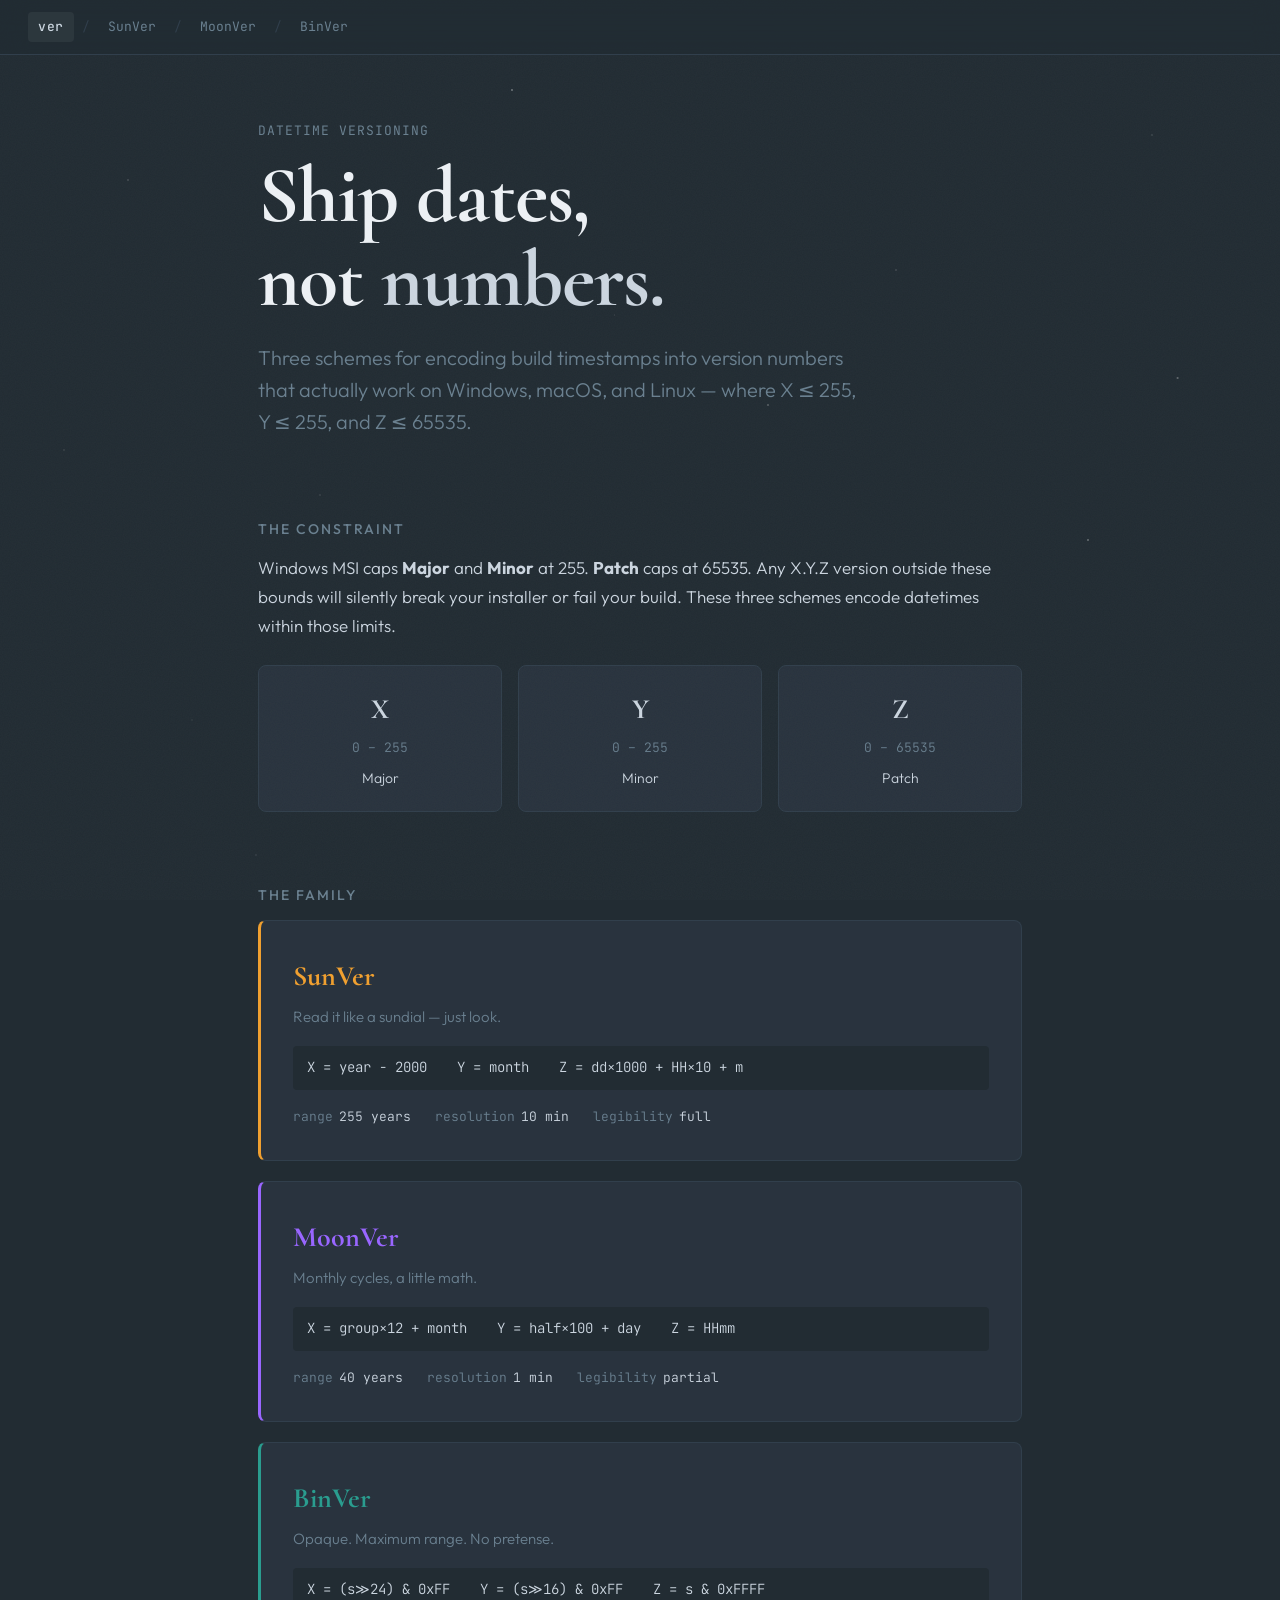
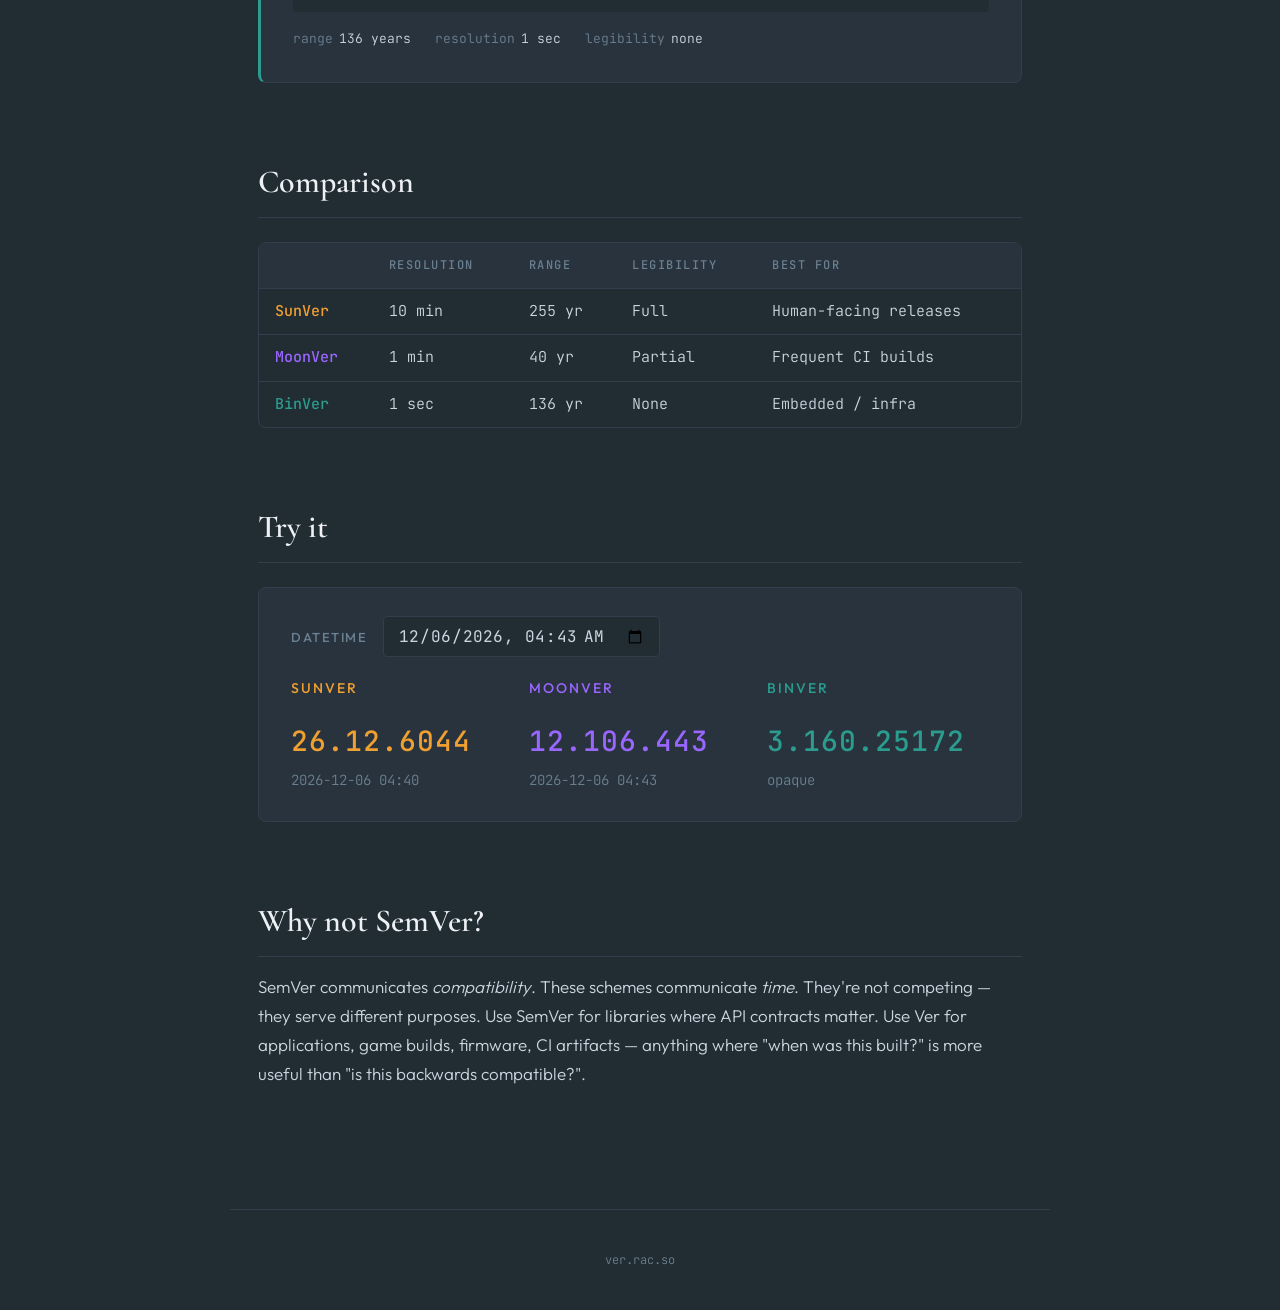
==== index.html @ 28a165d5 "Change SunVer epoch from 2025 to 2000 for more intuitive year reading" ====
<!DOCTYPE html>
<html lang="en">
<head>
  <meta charset="UTF-8">
  <meta name="viewport" content="width=device-width, initial-scale=1.0">
  <title>Ver — Datetime Versioning for Real Platforms</title>
  <link rel="stylesheet" href="style.css">
</head>
<body>

<nav>
  <a href="index.html" class="home active">ver</a>
  <span class="sep">/</span>
  <a href="sun.html">SunVer</a>
  <span class="sep">/</span>
  <a href="moon.html">MoonVer</a>
  <span class="sep">/</span>
  <a href="bin.html">BinVer</a>
</nav>

<main>
  <section class="hero">
    <p class="subtitle">Datetime Versioning</p>
    <h1>Ship dates,<br>not <span class="accent">numbers.</span></h1>
    <p class="lead">
      Three schemes for encoding build timestamps into version numbers that actually work
      on Windows, macOS, and Linux — where X&thinsp;≤&thinsp;255, Y&thinsp;≤&thinsp;255,
      and Z&thinsp;≤&thinsp;65535.
    </p>
  </section>

  <section>
    <h3>The constraint</h3>
    <p>
      Windows MSI caps <strong>Major</strong> and <strong>Minor</strong> at 255.
      <strong>Patch</strong> caps at 65535. Any X.Y.Z version outside these bounds will
      silently break your installer or fail your build. These three schemes encode
      datetimes within those limits.
    </p>
    <div class="constraint-box">
      <div class="constraint">
        <div class="component">X</div>
        <div class="range">0 – 255</div>
        <div class="maps-to">Major</div>
      </div>
      <div class="constraint">
        <div class="component">Y</div>
        <div class="range">0 – 255</div>
        <div class="maps-to">Minor</div>
      </div>
      <div class="constraint">
        <div class="component">Z</div>
        <div class="range">0 – 65535</div>
        <div class="maps-to">Patch</div>
      </div>
    </div>
  </section>

  <section>
    <h3>The family</h3>
    <div class="schemes">
      <a href="sun.html" class="scheme-card" data-scheme="sun">
        <div class="card-name">SunVer</div>
        <div class="card-tagline">Read it like a sundial — just look.</div>
        <div class="card-spec">X = year − 2000 &emsp; Y = month &emsp; Z = dd×1000 + HH×10 + m</div>
        <div class="card-meta">
          <span><span class="label">range</span> <span class="value">255 years</span></span>
          <span><span class="label">resolution</span> <span class="value">10 min</span></span>
          <span><span class="label">legibility</span> <span class="value">full</span></span>
        </div>
      </a>
      <a href="moon.html" class="scheme-card" data-scheme="moon">
        <div class="card-name">MoonVer</div>
        <div class="card-tagline">Monthly cycles, a little math.</div>
        <div class="card-spec">X = group×12 + month &emsp; Y = half×100 + day &emsp; Z = HHmm</div>
        <div class="card-meta">
          <span><span class="label">range</span> <span class="value">40 years</span></span>
          <span><span class="label">resolution</span> <span class="value">1 min</span></span>
          <span><span class="label">legibility</span> <span class="value">partial</span></span>
        </div>
      </a>
      <a href="bin.html" class="scheme-card" data-scheme="bin">
        <div class="card-name">BinVer</div>
        <div class="card-tagline">Opaque. Maximum range. No pretense.</div>
        <div class="card-spec">X = (s≫24) &amp; 0xFF &emsp; Y = (s≫16) &amp; 0xFF &emsp; Z = s &amp; 0xFFFF</div>
        <div class="card-meta">
          <span><span class="label">range</span> <span class="value">136 years</span></span>
          <span><span class="label">resolution</span> <span class="value">1 sec</span></span>
          <span><span class="label">legibility</span> <span class="value">none</span></span>
        </div>
      </a>
    </div>
  </section>

  <section>
    <h2>Comparison</h2>
    <div class="table-wrap">
      <table class="comparison">
        <thead>
          <tr>
            <th></th>
            <th>Resolution</th>
            <th>Range</th>
            <th>Legibility</th>
            <th>Best for</th>
          </tr>
        </thead>
        <tbody>
          <tr>
            <td class="sun">SunVer</td>
            <td>10 min</td>
            <td>255 yr</td>
            <td>Full</td>
            <td>Human-facing releases</td>
          </tr>
          <tr>
            <td class="moon">MoonVer</td>
            <td>1 min</td>
            <td>40 yr</td>
            <td>Partial</td>
            <td>Frequent CI builds</td>
          </tr>
          <tr>
            <td class="bin">BinVer</td>
            <td>1 sec</td>
            <td>136 yr</td>
            <td>None</td>
            <td>Embedded / infra</td>
          </tr>
        </tbody>
      </table>
    </div>
  </section>

  <section>
    <h2>Try it</h2>
    <div class="converter">
      <div class="converter-row">
        <label for="dt-input">Datetime</label>
        <input type="datetime-local" id="dt-input">
      </div>
      <div style="margin-top: 20px; display: grid; grid-template-columns: repeat(3, 1fr); gap: 16px;">
        <div>
          <h3 style="color: var(--sun)">SunVer</h3>
          <div class="result" id="sun-result" style="color: var(--sun)">—</div>
          <div class="decoded" id="sun-decoded"></div>
        </div>
        <div>
          <h3 style="color: var(--moon)">MoonVer</h3>
          <div class="result" id="moon-result" style="color: var(--moon)">—</div>
          <div class="decoded" id="moon-decoded"></div>
        </div>
        <div>
          <h3 style="color: var(--bin)">BinVer</h3>
          <div class="result" id="bin-result" style="color: var(--bin)">—</div>
          <div class="decoded" id="bin-decoded"></div>
        </div>
      </div>
    </div>
  </section>

  <section>
    <h2>Why not SemVer?</h2>
    <p>
      SemVer communicates <em>compatibility</em>. These schemes communicate <em>time</em>.
      They're not competing — they serve different purposes. Use SemVer for libraries where API
      contracts matter. Use Ver for applications, game builds, firmware, CI artifacts — anything
      where "when was this built?" is more useful than "is this backwards compatible?".
    </p>
  </section>
</main>

<footer>
  ver.rac.so
</footer>

<script>
const EPOCH_SUN = 2000;
const EPOCH = 2025;

function toSunVer(dt) {
  const x = dt.getFullYear() - EPOCH_SUN;
  const y = dt.getMonth() + 1;
  const z = dt.getDate() * 1000 + dt.getHours() * 10 + Math.floor(dt.getMinutes() / 10);
  return `${x}.${y}.${z}`;
}

function toMoonVer(dt) {
  const offset = dt.getFullYear() - EPOCH;
  const group = Math.floor(offset / 2);
  const half = offset % 2;
  const x = group * 12 + (dt.getMonth() + 1);
  const y = half * 100 + dt.getDate();
  const z = dt.getHours() * 100 + dt.getMinutes();
  return `${x}.${y}.${z}`;
}

function toBinVer(dt) {
  const s = Math.floor((dt.getTime() - new Date(EPOCH, 0, 1).getTime()) / 1000);
  const x = (s >>> 24) & 0xFF;
  const y = (s >>> 16) & 0xFF;
  const z = s & 0xFFFF;
  return `${x}.${y}.${z}`;
}

function decodeSunVer(dt) {
  const m = Math.floor(dt.getMinutes() / 10) * 10;
  return `${dt.getFullYear()}-${String(dt.getMonth()+1).padStart(2,'0')}-${String(dt.getDate()).padStart(2,'0')} ${String(dt.getHours()).padStart(2,'0')}:${String(m).padStart(2,'0')}`;
}

function decodeMoonVer(dt) {
  return `${dt.getFullYear()}-${String(dt.getMonth()+1).padStart(2,'0')}-${String(dt.getDate()).padStart(2,'0')} ${String(dt.getHours()).padStart(2,'0')}:${String(dt.getMinutes()).padStart(2,'0')}`;
}

const input = document.getElementById('dt-input');
const now = new Date();
input.value = now.getFullYear() + '-' +
  String(now.getMonth()+1).padStart(2,'0') + '-' +
  String(now.getDate()).padStart(2,'0') + 'T' +
  String(now.getHours()).padStart(2,'0') + ':' +
  String(now.getMinutes()).padStart(2,'0');

function update() {
  const val = input.value;
  if (!val) return;
  const dt = new Date(val);
  document.getElementById('sun-result').textContent = toSunVer(dt);
  document.getElementById('sun-decoded').textContent = decodeSunVer(dt);
  document.getElementById('moon-result').textContent = toMoonVer(dt);
  document.getElementById('moon-decoded').textContent = decodeMoonVer(dt);
  document.getElementById('bin-result').textContent = toBinVer(dt);
  document.getElementById('bin-decoded').textContent = 'opaque';
}

input.addEventListener('input', update);
update();
</script>

</body>
</html>
---- style.css ----
/* ================================================================
   VER — Datetime Versioning Schemes
   Celestial almanac aesthetic
   ================================================================ */

@import url('https://fonts.googleapis.com/css2?family=Cormorant:ital,wght@0,400;0,600;0,700;1,400&family=JetBrains+Mono:wght@300;400;500&family=Outfit:wght@300;400;500;600&display=swap');

:root {
  --void:      #222c33;
  --n2:        #29333e;
  --n3:        #313f4c;
  --n4:        #6a8090;
  --n5:        #ccd6e0;
  --n6:        #edf1f5;

  --sun:       #f0a030;
  --sun-dim:   #f0a03020;
  --moon:      #9966ff;
  --moon-dim:  #9966ff20;
  --bin:       #2a9d8f;
  --bin-dim:   #2a9d8f20;

  --accent:    var(--n5);
  --accent-dim:#ccd6e010;

  --font-display: "Cormorant", Georgia, serif;
  --font-body:    "Outfit", system-ui, sans-serif;
  --font-mono:    "JetBrains Mono", monospace;
}

*, *::before, *::after { box-sizing: border-box; margin: 0; padding: 0; }

html {
  scroll-behavior: smooth;
  scrollbar-color: var(--n3) var(--void);
}

body {
  font-family: var(--font-body);
  font-size: 17px;
  font-weight: 300;
  line-height: 1.7;
  color: var(--n5);
  background: var(--void);
  min-height: 100vh;
  -webkit-font-smoothing: antialiased;
}

/* Starfield */
body::before {
  content: '';
  position: fixed;
  inset: 0;
  pointer-events: none;
  z-index: 0;
  background-image:
    radial-gradient(1px 1px at 10% 20%, rgba(255,255,255,0.4), transparent),
    radial-gradient(1px 1px at 25% 55%, rgba(255,255,255,0.25), transparent),
    radial-gradient(1.5px 1.5px at 40% 10%, rgba(255,255,255,0.5), transparent),
    radial-gradient(1px 1px at 55% 75%, rgba(255,255,255,0.2), transparent),
    radial-gradient(1px 1px at 70% 30%, rgba(255,255,255,0.35), transparent),
    radial-gradient(1.5px 1.5px at 85% 60%, rgba(255,255,255,0.45), transparent),
    radial-gradient(1px 1px at 15% 80%, rgba(255,255,255,0.15), transparent),
    radial-gradient(1px 1px at 90% 15%, rgba(255,255,255,0.3), transparent),
    radial-gradient(1px 1px at 35% 90%, rgba(255,255,255,0.2), transparent),
    radial-gradient(1.5px 1.5px at 60% 45%, rgba(255,255,255,0.35), transparent),
    radial-gradient(1px 1px at 5% 50%, rgba(255,255,255,0.25), transparent),
    radial-gradient(1px 1px at 78% 85%, rgba(255,255,255,0.2), transparent),
    radial-gradient(1px 1px at 48% 35%, rgba(255,255,255,0.15), transparent),
    radial-gradient(1.5px 1.5px at 92% 42%, rgba(255,255,255,0.4), transparent),
    radial-gradient(1px 1px at 20% 95%, rgba(255,255,255,0.2), transparent);
}

/* Grain */
body::after {
  content: '';
  position: fixed;
  inset: 0;
  pointer-events: none;
  opacity: 0.03;
  z-index: 50;
  background-image: url("data:image/svg+xml,%3Csvg viewBox='0 0 200 200' xmlns='http://www.w3.org/2000/svg'%3E%3Cfilter id='n'%3E%3CfeTurbulence type='fractalNoise' baseFrequency='0.85' numOctaves='4' stitchTiles='stitch'/%3E%3C/filter%3E%3Crect width='100%25' height='100%25' filter='url(%23n)'/%3E%3C/svg%3E");
  background-size: 200px 200px;
}

/* ================================================================
   NAV
   ================================================================ */
nav {
  position: fixed;
  top: 0; left: 0; right: 0;
  z-index: 100;
  display: flex;
  align-items: center;
  gap: 6px;
  padding: 12px 28px;
  background: rgba(34,44,51,0.85);
  backdrop-filter: blur(12px);
  border-bottom: 1px solid var(--n3);
  font-family: var(--font-mono);
  font-size: 13px;
  font-weight: 400;
}

nav a {
  color: var(--n4);
  text-decoration: none;
  padding: 4px 10px;
  border-radius: 4px;
  transition: color 0.2s, background 0.2s;
}

nav a:hover { color: var(--n5); background: var(--n3); }
nav a.active { color: var(--accent); background: var(--accent-dim); }

nav .sep { color: var(--n3); margin: 0 2px; user-select: none; }
nav .home { font-weight: 500; color: var(--n5); letter-spacing: 0.5px; }

/* ================================================================
   LAYOUT
   ================================================================ */
main {
  position: relative;
  z-index: 1;
  max-width: 820px;
  margin: 0 auto;
  padding: 100px 28px 120px;
}

section { margin-bottom: 72px; }
section:last-child { margin-bottom: 0; }

/* ================================================================
   TYPOGRAPHY
   ================================================================ */
h1 {
  font-family: var(--font-display);
  font-size: clamp(48px, 8vw, 80px);
  font-weight: 700;
  line-height: 1.05;
  color: var(--n6);
  letter-spacing: -1px;
  margin-bottom: 20px;
}

h1 .accent { color: var(--accent); }

h2 {
  font-family: var(--font-display);
  font-size: 32px;
  font-weight: 600;
  color: var(--n6);
  margin-bottom: 16px;
  padding-bottom: 8px;
  border-bottom: 1px solid var(--n3);
}

h3 {
  font-family: var(--font-body);
  font-size: 14px;
  font-weight: 500;
  text-transform: uppercase;
  letter-spacing: 2px;
  color: var(--n4);
  margin-bottom: 12px;
}

p { margin-bottom: 16px; }
p:last-child { margin-bottom: 0; }

.lead {
  font-size: 20px;
  font-weight: 300;
  color: var(--n4);
  line-height: 1.6;
  max-width: 600px;
}

a { color: var(--accent); text-decoration: none; }
a:hover { text-decoration: underline; }

/* ================================================================
   HERO
   ================================================================ */
.hero {
  margin-bottom: 80px;
  padding-top: 20px;
}

.hero .subtitle {
  font-family: var(--font-mono);
  font-size: 13px;
  font-weight: 400;
  color: var(--n4);
  letter-spacing: 1px;
  text-transform: uppercase;
  margin-bottom: 12px;
}

/* ================================================================
   SCHEME CARDS (index)
   ================================================================ */
.schemes {
  display: grid;
  gap: 20px;
}

.scheme-card {
  background: var(--n2);
  border: 1px solid var(--n3);
  border-radius: 8px;
  padding: 32px;
  text-decoration: none;
  transition: border-color 0.3s, transform 0.2s, box-shadow 0.3s;
  display: block;
}

.scheme-card:hover {
  transform: translateY(-2px);
  text-decoration: none;
}

.scheme-card[data-scheme="sun"] { border-left: 3px solid var(--sun); }
.scheme-card[data-scheme="sun"]:hover { border-color: var(--sun); box-shadow: 0 8px 32px rgba(240,160,48,0.1); }
.scheme-card[data-scheme="moon"] { border-left: 3px solid var(--moon); }
.scheme-card[data-scheme="moon"]:hover { border-color: var(--moon); box-shadow: 0 8px 32px rgba(153,102,255,0.1); }
.scheme-card[data-scheme="bin"] { border-left: 3px solid var(--bin); }
.scheme-card[data-scheme="bin"]:hover { border-color: var(--bin); box-shadow: 0 8px 32px rgba(42,157,143,0.1); }

.scheme-card .card-name {
  font-family: var(--font-display);
  font-size: 28px;
  font-weight: 700;
  margin-bottom: 4px;
}

.scheme-card[data-scheme="sun"] .card-name { color: var(--sun); }
.scheme-card[data-scheme="moon"] .card-name { color: var(--moon); }
.scheme-card[data-scheme="bin"] .card-name { color: var(--bin); }

.scheme-card .card-tagline {
  font-size: 15px;
  color: var(--n4);
  margin-bottom: 16px;
}

.scheme-card .card-spec {
  font-family: var(--font-mono);
  font-size: 14px;
  color: var(--n5);
  background: var(--void);
  padding: 10px 14px;
  border-radius: 4px;
  margin-bottom: 16px;
}

.card-meta {
  display: flex;
  gap: 24px;
  font-size: 13px;
  color: var(--n4);
  font-family: var(--font-mono);
}

.card-meta span { display: flex; align-items: center; gap: 6px; }
.card-meta .label { color: var(--n4); }
.card-meta .value { color: var(--n5); }

/* ================================================================
   FORMULA BOX
   ================================================================ */
.formula {
  background: var(--n2);
  border: 1px solid var(--n3);
  border-radius: 8px;
  padding: 28px 32px;
  margin: 24px 0;
  font-family: var(--font-mono);
  font-size: 15px;
  line-height: 2;
  color: var(--n5);
}

.formula .comment {
  color: var(--n4);
  font-size: 13px;
}

.formula .highlight { color: var(--accent); font-weight: 500; }

/* ================================================================
   TABLE
   ================================================================ */
.table-wrap {
  overflow-x: auto;
  margin: 24px 0;
  border-radius: 8px;
  border: 1px solid var(--n3);
}

table {
  width: 100%;
  border-collapse: collapse;
  font-size: 15px;
  font-family: var(--font-mono);
}

thead {
  background: var(--n2);
}

th {
  text-align: left;
  padding: 12px 16px;
  font-weight: 500;
  font-size: 12px;
  text-transform: uppercase;
  letter-spacing: 1.5px;
  color: var(--n4);
  border-bottom: 1px solid var(--n3);
}

td {
  padding: 10px 16px;
  border-bottom: 1px solid var(--n3);
  color: var(--n5);
}

tr:last-child td { border-bottom: none; }
tr:hover td { background: rgba(255,255,255,0.02); }

td.version { font-weight: 500; color: var(--accent); }

/* ================================================================
   CONVERTER
   ================================================================ */
.converter {
  background: var(--n2);
  border: 1px solid var(--n3);
  border-radius: 8px;
  padding: 28px 32px;
  margin: 24px 0;
}

.converter-row {
  display: flex;
  align-items: center;
  gap: 12px;
  flex-wrap: wrap;
}

.converter label {
  font-size: 13px;
  font-weight: 500;
  text-transform: uppercase;
  letter-spacing: 1.5px;
  color: var(--n4);
  min-width: 80px;
}

.converter input[type="datetime-local"],
.converter input[type="text"] {
  font-family: var(--font-mono);
  font-size: 16px;
  padding: 8px 14px;
  border-radius: 4px;
  border: 1px solid var(--n3);
  background: var(--void);
  color: var(--n5);
  outline: none;
  transition: border-color 0.2s;
}

.converter input:focus { border-color: var(--accent); }

.converter .result {
  font-family: var(--font-mono);
  font-size: 28px;
  font-weight: 500;
  color: var(--accent);
  margin-top: 16px;
  letter-spacing: 1px;
}

.converter .decoded {
  font-family: var(--font-mono);
  font-size: 14px;
  color: var(--n4);
  margin-top: 4px;
}

/* ================================================================
   COMPARISON TABLE (index)
   ================================================================ */
.comparison td:first-child { font-weight: 500; }
.comparison .sun { color: var(--sun); }
.comparison .moon { color: var(--moon); }
.comparison .bin { color: var(--bin); }

/* ================================================================
   CONSTRAINTS
   ================================================================ */
.constraint-box {
  display: grid;
  grid-template-columns: repeat(3, 1fr);
  gap: 16px;
  margin: 24px 0;
}

.constraint {
  background: var(--n2);
  border: 1px solid var(--n3);
  border-radius: 8px;
  padding: 20px;
  text-align: center;
}

.constraint .component {
  font-family: var(--font-display);
  font-size: 28px;
  font-weight: 700;
  color: var(--accent);
}

.constraint .range {
  font-family: var(--font-mono);
  font-size: 13px;
  color: var(--n4);
  margin-top: 4px;
}

.constraint .maps-to {
  font-size: 14px;
  color: var(--n5);
  margin-top: 8px;
}

/* ================================================================
   NOTES
   ================================================================ */
.note {
  border-left: 3px solid var(--accent);
  padding: 16px 20px;
  background: var(--accent-dim);
  border-radius: 0 8px 8px 0;
  margin: 24px 0;
  font-size: 15px;
}

/* ================================================================
   FOOTER
   ================================================================ */
footer {
  position: relative;
  z-index: 1;
  text-align: center;
  padding: 40px 28px;
  font-family: var(--font-mono);
  font-size: 12px;
  color: var(--n4);
  border-top: 1px solid var(--n3);
  max-width: 820px;
  margin: 0 auto;
}

/* ================================================================
   RESPONSIVE
   ================================================================ */
@media (max-width: 600px) {
  main { padding: 80px 16px 80px; }
  .scheme-card { padding: 20px; }
  .formula { padding: 16px; font-size: 13px; }
  .converter { padding: 16px; }
  .converter .result { font-size: 22px; }
  .constraint-box { grid-template-columns: 1fr; }
  nav { padding: 10px 16px; font-size: 12px; }
  .card-meta { flex-direction: column; gap: 8px; }
}
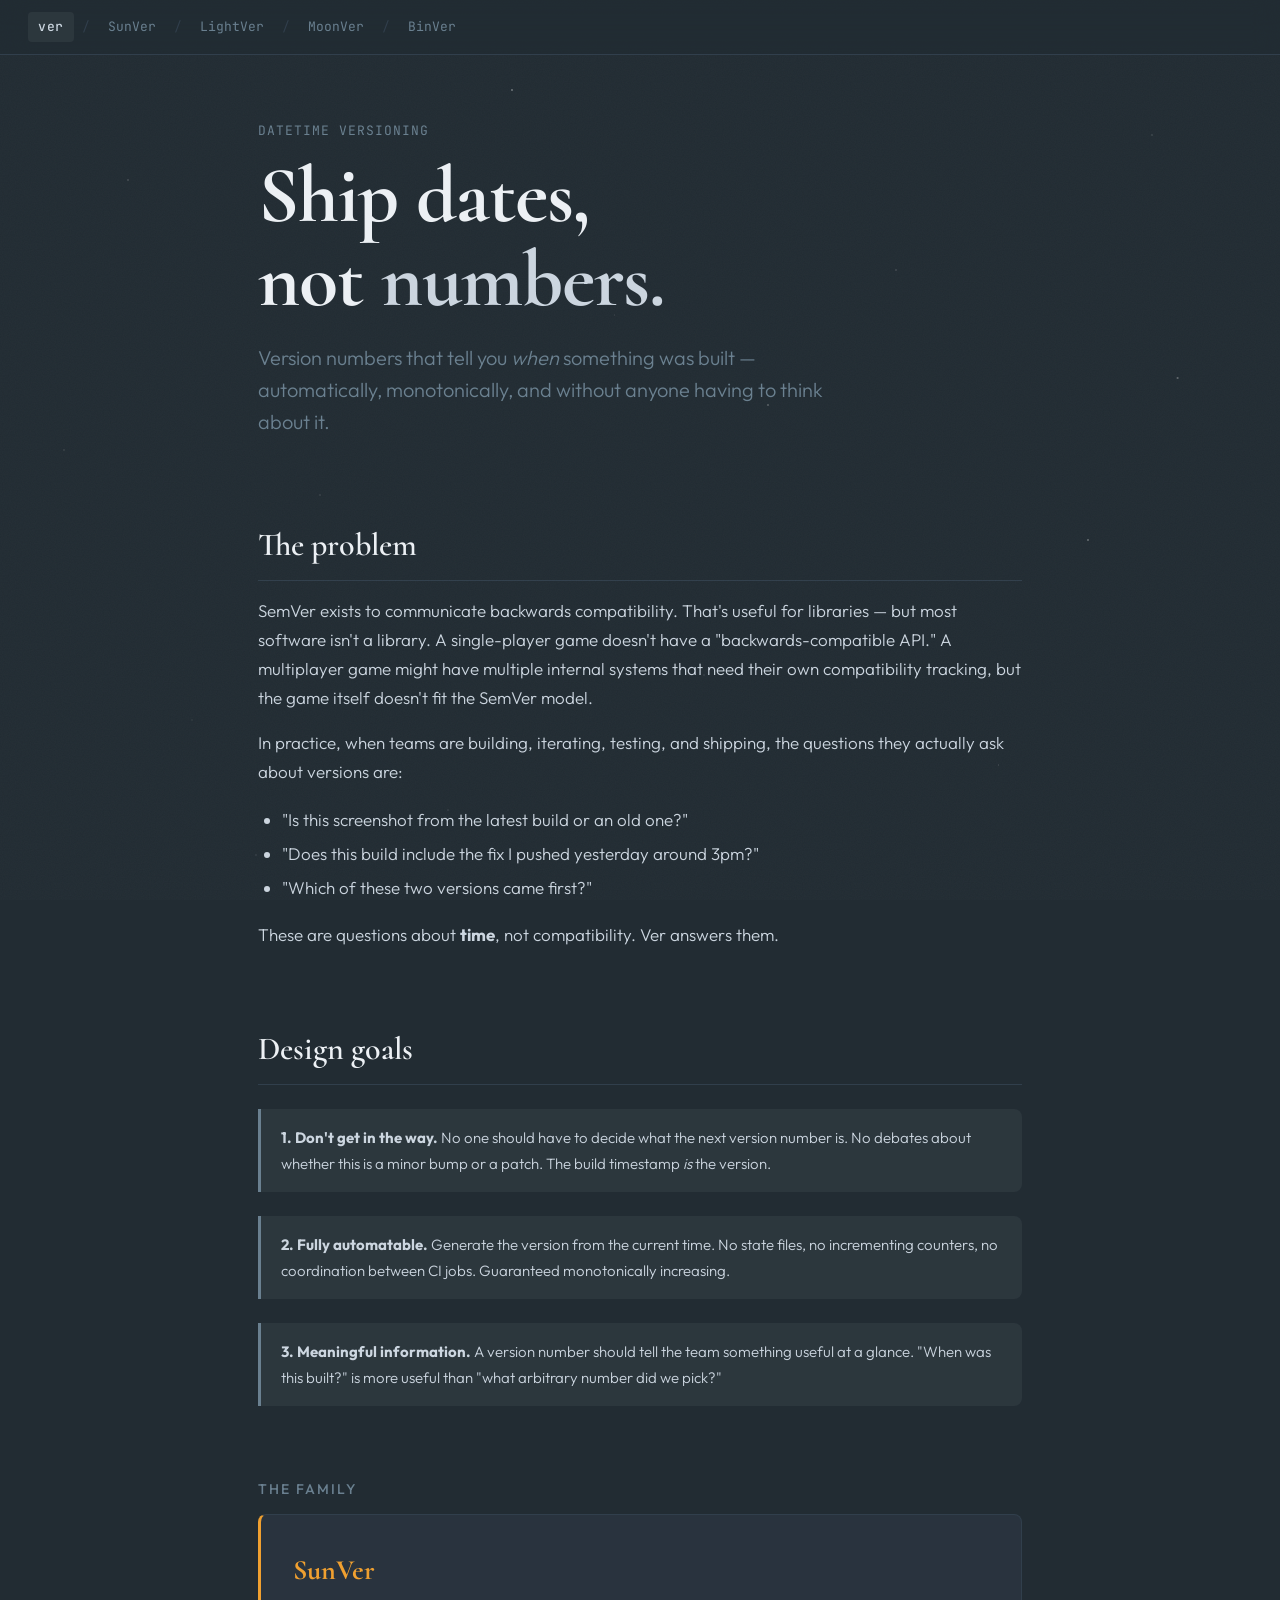
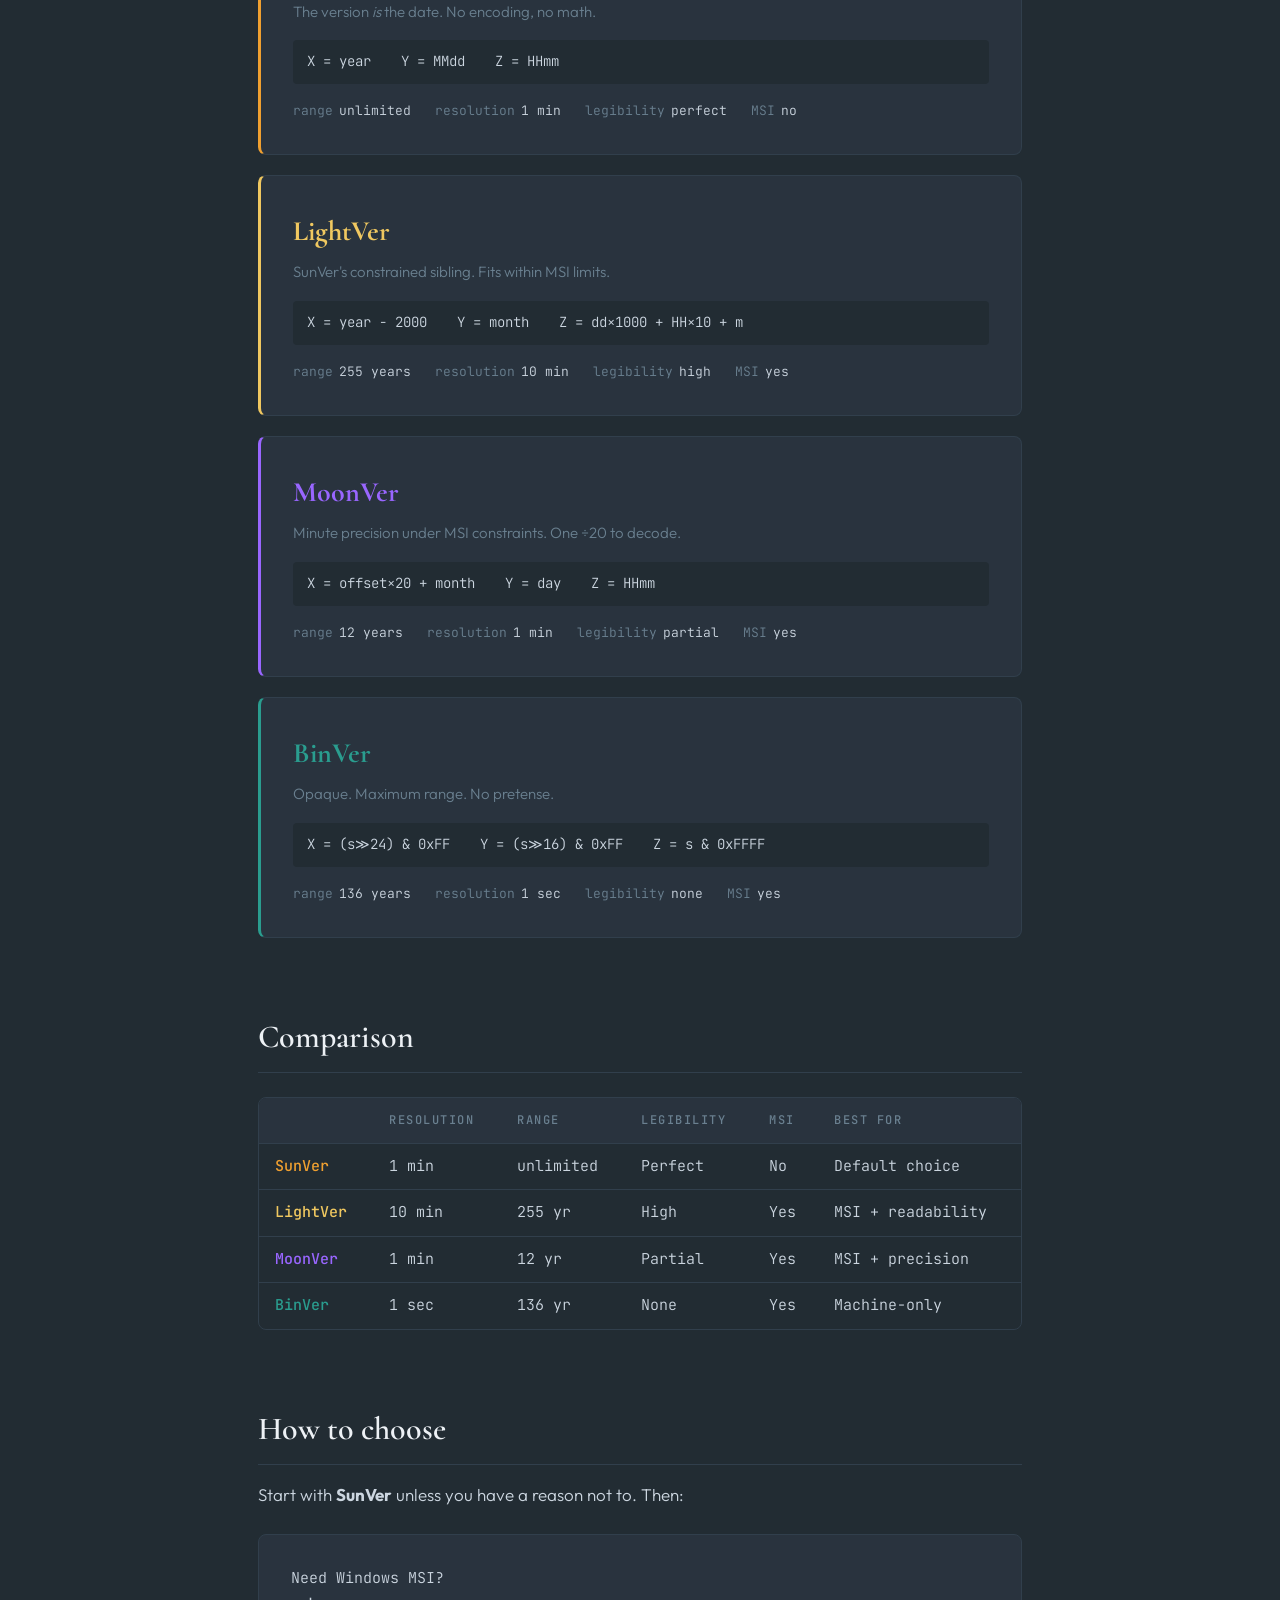
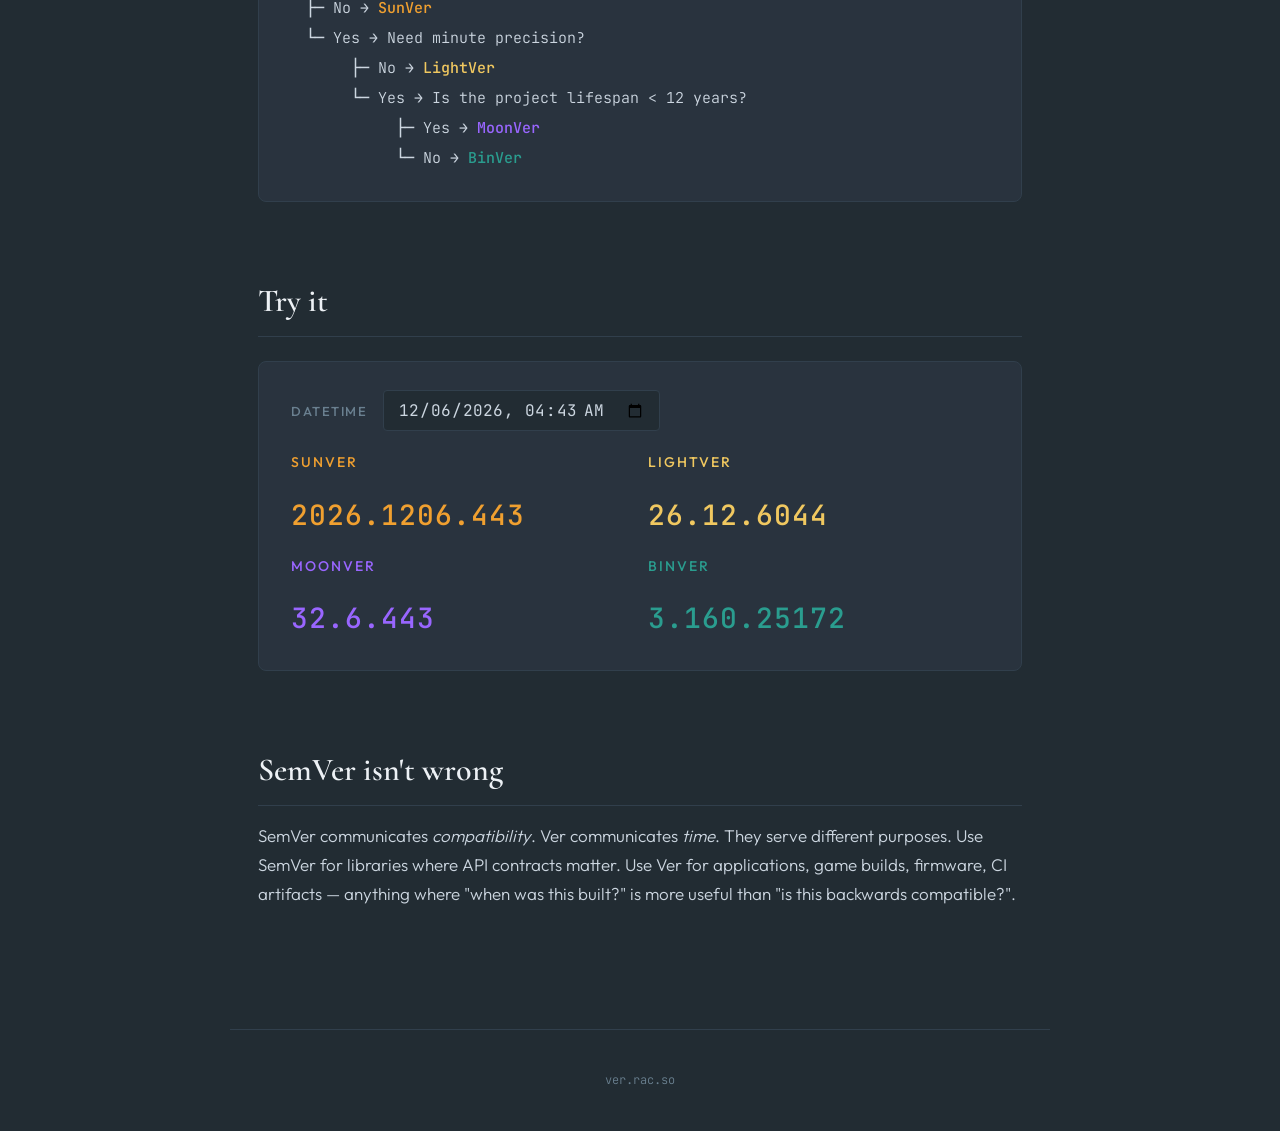
==== commit bf3c6ab2: "Restructure: SunVer (plain date), LightVer (MSI), MoonVer (×20 unpaired), add philosophy section" ====
--- a/index.html
+++ b/index.html
@@ -3,7 +3,7 @@
 <head>
   <meta charset="UTF-8">
   <meta name="viewport" content="width=device-width, initial-scale=1.0">
-  <title>Ver — Datetime Versioning for Real Platforms</title>
+  <title>Ver — Datetime Versioning for Real Projects</title>
   <link rel="stylesheet" href="style.css">
 </head>
 <body>
@@ -12,6 +12,8 @@
   <a href="index.html" class="home active">ver</a>
   <span class="sep">/</span>
   <a href="sun.html">SunVer</a>
+  <span class="sep">/</span>
+  <a href="light.html">LightVer</a>
   <span class="sep">/</span>
   <a href="moon.html">MoonVer</a>
   <span class="sep">/</span>
@@ -23,36 +25,50 @@
     <p class="subtitle">Datetime Versioning</p>
     <h1>Ship dates,<br>not <span class="accent">numbers.</span></h1>
     <p class="lead">
-      Three schemes for encoding build timestamps into version numbers that actually work
-      on Windows, macOS, and Linux — where X&thinsp;≤&thinsp;255, Y&thinsp;≤&thinsp;255,
-      and Z&thinsp;≤&thinsp;65535.
-    </p>
-  </section>
-
-  <section>
-    <h3>The constraint</h3>
-    <p>
-      Windows MSI caps <strong>Major</strong> and <strong>Minor</strong> at 255.
-      <strong>Patch</strong> caps at 65535. Any X.Y.Z version outside these bounds will
-      silently break your installer or fail your build. These three schemes encode
-      datetimes within those limits.
-    </p>
-    <div class="constraint-box">
-      <div class="constraint">
-        <div class="component">X</div>
-        <div class="range">0 – 255</div>
-        <div class="maps-to">Major</div>
-      </div>
-      <div class="constraint">
-        <div class="component">Y</div>
-        <div class="range">0 – 255</div>
-        <div class="maps-to">Minor</div>
-      </div>
-      <div class="constraint">
-        <div class="component">Z</div>
-        <div class="range">0 – 65535</div>
-        <div class="maps-to">Patch</div>
-      </div>
+      Version numbers that tell you <em>when</em> something was built —
+      automatically, monotonically, and without anyone having to think about it.
+    </p>
+  </section>
+
+  <section>
+    <h2>The problem</h2>
+    <p>
+      SemVer exists to communicate backwards compatibility. That's useful for
+      libraries — but most software isn't a library. A single-player game doesn't have
+      a "backwards-compatible API." A multiplayer game might have multiple internal
+      systems that need their own compatibility tracking, but the game itself doesn't
+      fit the SemVer model.
+    </p>
+    <p>
+      In practice, when teams are building, iterating, testing, and shipping, the questions
+      they actually ask about versions are:
+    </p>
+    <ul style="margin: 16px 0 16px 24px; line-height: 2;">
+      <li>"Is this screenshot from the latest build or an old one?"</li>
+      <li>"Does this build include the fix I pushed yesterday around 3pm?"</li>
+      <li>"Which of these two versions came first?"</li>
+    </ul>
+    <p>
+      These are questions about <strong>time</strong>, not compatibility. Ver answers them.
+    </p>
+  </section>
+
+  <section>
+    <h2>Design goals</h2>
+    <div class="note" style="border-left-color: var(--n4)">
+      <strong>1. Don't get in the way.</strong>
+      No one should have to decide what the next version number is. No debates about
+      whether this is a minor bump or a patch. The build timestamp <em>is</em> the version.
+    </div>
+    <div class="note" style="border-left-color: var(--n4)">
+      <strong>2. Fully automatable.</strong>
+      Generate the version from the current time. No state files, no incrementing counters,
+      no coordination between CI jobs. Guaranteed monotonically increasing.
+    </div>
+    <div class="note" style="border-left-color: var(--n4)">
+      <strong>3. Meaningful information.</strong>
+      A version number should tell the team something useful at a glance.
+      "When was this built?" is more useful than "what arbitrary number did we pick?"
     </div>
   </section>
 
@@ -61,22 +77,35 @@
     <div class="schemes">
       <a href="sun.html" class="scheme-card" data-scheme="sun">
         <div class="card-name">SunVer</div>
-        <div class="card-tagline">Read it like a sundial — just look.</div>
+        <div class="card-tagline">The version <em>is</em> the date. No encoding, no math.</div>
+        <div class="card-spec">X = year &emsp; Y = MMdd &emsp; Z = HHmm</div>
+        <div class="card-meta">
+          <span><span class="label">range</span> <span class="value">unlimited</span></span>
+          <span><span class="label">resolution</span> <span class="value">1 min</span></span>
+          <span><span class="label">legibility</span> <span class="value">perfect</span></span>
+          <span><span class="label">MSI</span> <span class="value">no</span></span>
+        </div>
+      </a>
+      <a href="light.html" class="scheme-card" data-scheme="light">
+        <div class="card-name">LightVer</div>
+        <div class="card-tagline">SunVer's constrained sibling. Fits within MSI limits.</div>
         <div class="card-spec">X = year − 2000 &emsp; Y = month &emsp; Z = dd×1000 + HH×10 + m</div>
         <div class="card-meta">
           <span><span class="label">range</span> <span class="value">255 years</span></span>
           <span><span class="label">resolution</span> <span class="value">10 min</span></span>
-          <span><span class="label">legibility</span> <span class="value">full</span></span>
+          <span><span class="label">legibility</span> <span class="value">high</span></span>
+          <span><span class="label">MSI</span> <span class="value">yes</span></span>
         </div>
       </a>
       <a href="moon.html" class="scheme-card" data-scheme="moon">
         <div class="card-name">MoonVer</div>
-        <div class="card-tagline">Monthly cycles, a little math.</div>
-        <div class="card-spec">X = group×12 + month &emsp; Y = half×100 + day &emsp; Z = HHmm</div>
-        <div class="card-meta">
-          <span><span class="label">range</span> <span class="value">40 years</span></span>
+        <div class="card-tagline">Minute precision under MSI constraints. One ÷20 to decode.</div>
+        <div class="card-spec">X = offset×20 + month &emsp; Y = day &emsp; Z = HHmm</div>
+        <div class="card-meta">
+          <span><span class="label">range</span> <span class="value">12 years</span></span>
           <span><span class="label">resolution</span> <span class="value">1 min</span></span>
           <span><span class="label">legibility</span> <span class="value">partial</span></span>
+          <span><span class="label">MSI</span> <span class="value">yes</span></span>
         </div>
       </a>
       <a href="bin.html" class="scheme-card" data-scheme="bin">
@@ -87,6 +116,7 @@
           <span><span class="label">range</span> <span class="value">136 years</span></span>
           <span><span class="label">resolution</span> <span class="value">1 sec</span></span>
           <span><span class="label">legibility</span> <span class="value">none</span></span>
+          <span><span class="label">MSI</span> <span class="value">yes</span></span>
         </div>
       </a>
     </div>
@@ -102,33 +132,61 @@
             <th>Resolution</th>
             <th>Range</th>
             <th>Legibility</th>
+            <th>MSI</th>
             <th>Best for</th>
           </tr>
         </thead>
         <tbody>
           <tr>
             <td class="sun">SunVer</td>
+            <td>1 min</td>
+            <td>unlimited</td>
+            <td>Perfect</td>
+            <td>No</td>
+            <td>Default choice</td>
+          </tr>
+          <tr>
+            <td class="light">LightVer</td>
             <td>10 min</td>
             <td>255 yr</td>
-            <td>Full</td>
-            <td>Human-facing releases</td>
+            <td>High</td>
+            <td>Yes</td>
+            <td>MSI + readability</td>
           </tr>
           <tr>
             <td class="moon">MoonVer</td>
             <td>1 min</td>
-            <td>40 yr</td>
+            <td>12 yr</td>
             <td>Partial</td>
-            <td>Frequent CI builds</td>
+            <td>Yes</td>
+            <td>MSI + precision</td>
           </tr>
           <tr>
             <td class="bin">BinVer</td>
             <td>1 sec</td>
             <td>136 yr</td>
             <td>None</td>
-            <td>Embedded / infra</td>
+            <td>Yes</td>
+            <td>Machine-only</td>
           </tr>
         </tbody>
       </table>
+    </div>
+  </section>
+
+  <section>
+    <h2>How to choose</h2>
+    <p>
+      Start with <strong>SunVer</strong> unless you have a reason not to. Then:
+    </p>
+    <div class="formula">
+      Need Windows MSI?<br>
+      &emsp;├─ No → <span class="highlight" style="color: var(--sun)">SunVer</span><br>
+      &emsp;└─ Yes → Need minute precision?<br>
+      &emsp;&emsp;&emsp;&emsp;├─ No → <span class="highlight" style="color: var(--light)">LightVer</span><br>
+      &emsp;&emsp;&emsp;&emsp;└─ Yes → Is the project lifespan &lt; 12 years?<br>
+      &emsp;&emsp;&emsp;&emsp;&emsp;&emsp;&emsp;├─ Yes → <span class="highlight" style="color: var(--moon)">MoonVer</span><br>
+      &emsp;&emsp;&emsp;&emsp;&emsp;&emsp;&emsp;└─ No → <span class="highlight" style="color: var(--bin)">BinVer</span>
     </div>
   </section>
 
@@ -139,77 +197,72 @@
         <label for="dt-input">Datetime</label>
         <input type="datetime-local" id="dt-input">
       </div>
-      <div style="margin-top: 20px; display: grid; grid-template-columns: repeat(3, 1fr); gap: 16px;">
+      <div style="margin-top: 20px; display: grid; grid-template-columns: repeat(2, 1fr); gap: 16px;">
         <div>
           <h3 style="color: var(--sun)">SunVer</h3>
           <div class="result" id="sun-result" style="color: var(--sun)">—</div>
-          <div class="decoded" id="sun-decoded"></div>
+        </div>
+        <div>
+          <h3 style="color: var(--light)">LightVer</h3>
+          <div class="result" id="light-result" style="color: var(--light)">—</div>
         </div>
         <div>
           <h3 style="color: var(--moon)">MoonVer</h3>
           <div class="result" id="moon-result" style="color: var(--moon)">—</div>
-          <div class="decoded" id="moon-decoded"></div>
         </div>
         <div>
           <h3 style="color: var(--bin)">BinVer</h3>
           <div class="result" id="bin-result" style="color: var(--bin)">—</div>
-          <div class="decoded" id="bin-decoded"></div>
         </div>
       </div>
     </div>
   </section>
 
   <section>
-    <h2>Why not SemVer?</h2>
-    <p>
-      SemVer communicates <em>compatibility</em>. These schemes communicate <em>time</em>.
-      They're not competing — they serve different purposes. Use SemVer for libraries where API
-      contracts matter. Use Ver for applications, game builds, firmware, CI artifacts — anything
-      where "when was this built?" is more useful than "is this backwards compatible?".
+    <h2>SemVer isn't wrong</h2>
+    <p>
+      SemVer communicates <em>compatibility</em>. Ver communicates <em>time</em>.
+      They serve different purposes. Use SemVer for libraries where API contracts matter.
+      Use Ver for applications, game builds, firmware, CI artifacts — anything where
+      "when was this built?" is more useful than "is this backwards compatible?".
     </p>
   </section>
 </main>
 
-<footer>
-  ver.rac.so
-</footer>
+<footer>ver.rac.so</footer>
 
 <script>
-const EPOCH_SUN = 2000;
-const EPOCH = 2025;
+const EPOCH_MOON = 2025;
+const EPOCH_BIN_MS = new Date(2025, 0, 1, 0, 0, 0).getTime();
 
 function toSunVer(dt) {
-  const x = dt.getFullYear() - EPOCH_SUN;
+  const x = dt.getFullYear();
+  const y = (dt.getMonth() + 1) * 100 + dt.getDate();
+  const z = dt.getHours() * 100 + dt.getMinutes();
+  return `${x}.${y}.${z}`;
+}
+
+function toLightVer(dt) {
+  const x = dt.getFullYear() - 2000;
   const y = dt.getMonth() + 1;
   const z = dt.getDate() * 1000 + dt.getHours() * 10 + Math.floor(dt.getMinutes() / 10);
   return `${x}.${y}.${z}`;
 }
 
 function toMoonVer(dt) {
-  const offset = dt.getFullYear() - EPOCH;
-  const group = Math.floor(offset / 2);
-  const half = offset % 2;
-  const x = group * 12 + (dt.getMonth() + 1);
-  const y = half * 100 + dt.getDate();
+  const offset = dt.getFullYear() - EPOCH_MOON;
+  const x = offset * 20 + (dt.getMonth() + 1);
+  const y = dt.getDate();
   const z = dt.getHours() * 100 + dt.getMinutes();
   return `${x}.${y}.${z}`;
 }
 
 function toBinVer(dt) {
-  const s = Math.floor((dt.getTime() - new Date(EPOCH, 0, 1).getTime()) / 1000);
+  const s = Math.floor((dt.getTime() - EPOCH_BIN_MS) / 1000);
   const x = (s >>> 24) & 0xFF;
   const y = (s >>> 16) & 0xFF;
   const z = s & 0xFFFF;
   return `${x}.${y}.${z}`;
-}
-
-function decodeSunVer(dt) {
-  const m = Math.floor(dt.getMinutes() / 10) * 10;
-  return `${dt.getFullYear()}-${String(dt.getMonth()+1).padStart(2,'0')}-${String(dt.getDate()).padStart(2,'0')} ${String(dt.getHours()).padStart(2,'0')}:${String(m).padStart(2,'0')}`;
-}
-
-function decodeMoonVer(dt) {
-  return `${dt.getFullYear()}-${String(dt.getMonth()+1).padStart(2,'0')}-${String(dt.getDate()).padStart(2,'0')} ${String(dt.getHours()).padStart(2,'0')}:${String(dt.getMinutes()).padStart(2,'0')}`;
 }
 
 const input = document.getElementById('dt-input');
@@ -225,11 +278,9 @@
   if (!val) return;
   const dt = new Date(val);
   document.getElementById('sun-result').textContent = toSunVer(dt);
-  document.getElementById('sun-decoded').textContent = decodeSunVer(dt);
+  document.getElementById('light-result').textContent = toLightVer(dt);
   document.getElementById('moon-result').textContent = toMoonVer(dt);
-  document.getElementById('moon-decoded').textContent = decodeMoonVer(dt);
   document.getElementById('bin-result').textContent = toBinVer(dt);
-  document.getElementById('bin-decoded').textContent = 'opaque';
 }
 
 input.addEventListener('input', update);
--- a/style.css
+++ b/style.css
@@ -15,6 +15,8 @@
 
   --sun:       #f0a030;
   --sun-dim:   #f0a03020;
+  --light:     #f0c860;
+  --light-dim: #f0c86020;
   --moon:      #9966ff;
   --moon-dim:  #9966ff20;
   --bin:       #2a9d8f;
@@ -222,6 +224,8 @@
 
 .scheme-card[data-scheme="sun"] { border-left: 3px solid var(--sun); }
 .scheme-card[data-scheme="sun"]:hover { border-color: var(--sun); box-shadow: 0 8px 32px rgba(240,160,48,0.1); }
+.scheme-card[data-scheme="light"] { border-left: 3px solid var(--light); }
+.scheme-card[data-scheme="light"]:hover { border-color: var(--light); box-shadow: 0 8px 32px rgba(240,200,96,0.1); }
 .scheme-card[data-scheme="moon"] { border-left: 3px solid var(--moon); }
 .scheme-card[data-scheme="moon"]:hover { border-color: var(--moon); box-shadow: 0 8px 32px rgba(153,102,255,0.1); }
 .scheme-card[data-scheme="bin"] { border-left: 3px solid var(--bin); }
@@ -235,6 +239,7 @@
 }
 
 .scheme-card[data-scheme="sun"] .card-name { color: var(--sun); }
+.scheme-card[data-scheme="light"] .card-name { color: var(--light); }
 .scheme-card[data-scheme="moon"] .card-name { color: var(--moon); }
 .scheme-card[data-scheme="bin"] .card-name { color: var(--bin); }
 
@@ -394,6 +399,7 @@
    ================================================================ */
 .comparison td:first-child { font-weight: 500; }
 .comparison .sun { color: var(--sun); }
+.comparison .light { color: var(--light); }
 .comparison .moon { color: var(--moon); }
 .comparison .bin { color: var(--bin); }
 
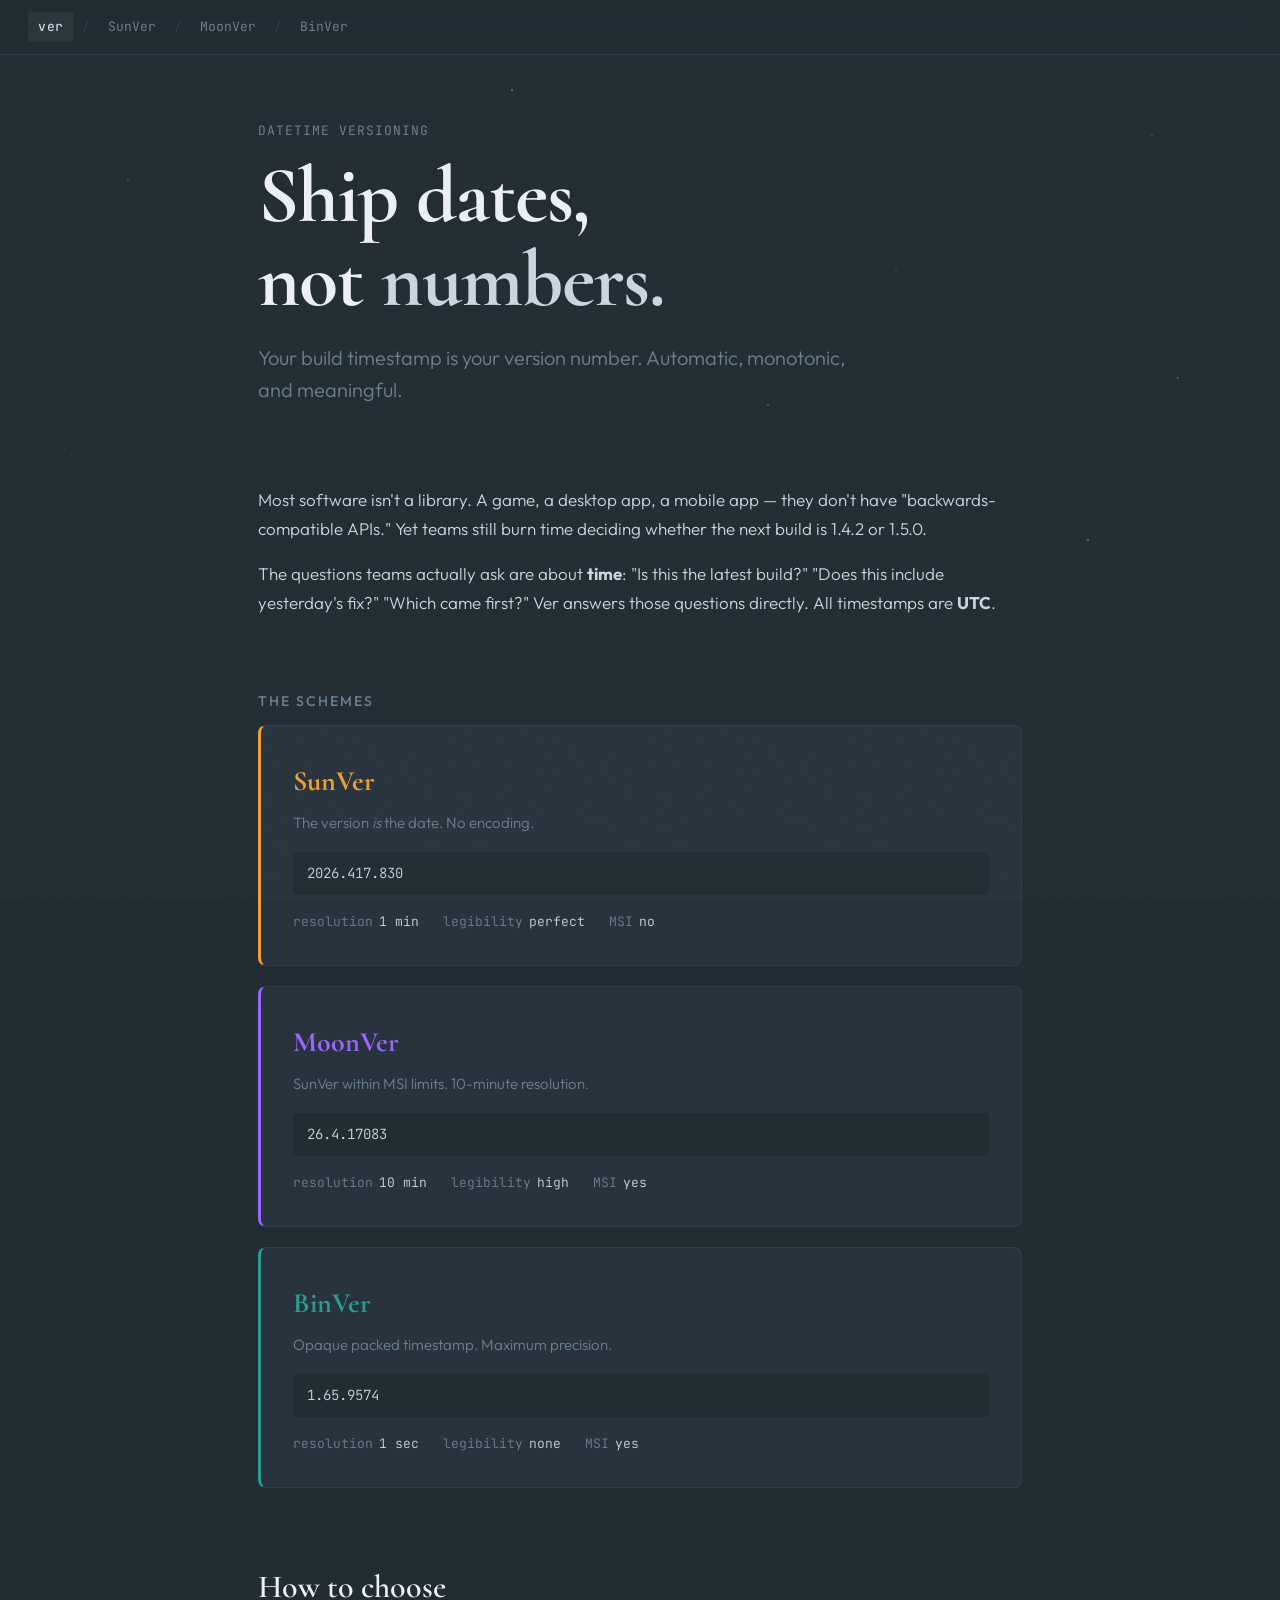
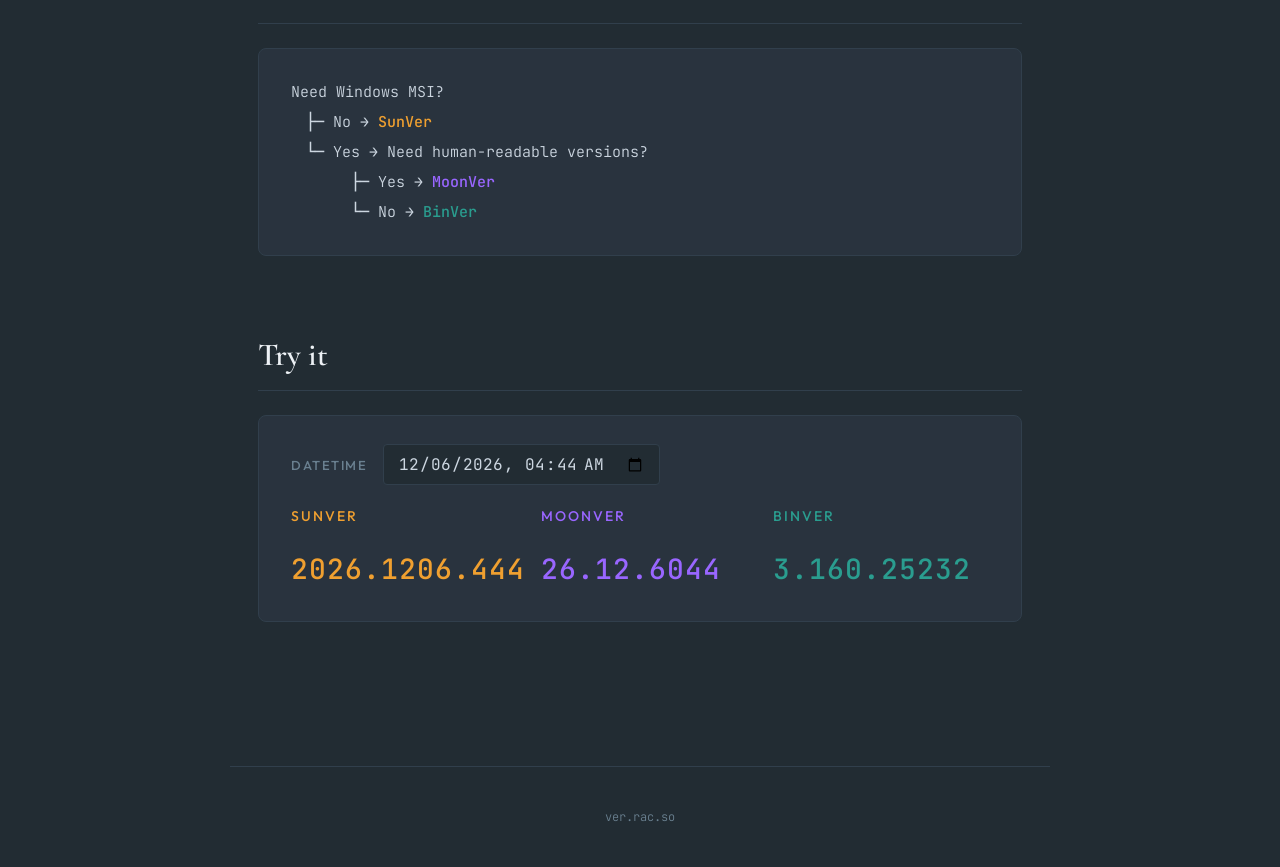
==== commit ef83b1ce: "Simplify: LightVer→MoonVer, drop old MoonVer, minimal index page" ====
--- a/index.html
+++ b/index.html
@@ -3,7 +3,7 @@
 <head>
   <meta charset="UTF-8">
   <meta name="viewport" content="width=device-width, initial-scale=1.0">
-  <title>Ver — Datetime Versioning for Real Projects</title>
+  <title>Ver — Datetime Versioning</title>
   <link rel="stylesheet" href="style.css">
 </head>
 <body>
@@ -12,8 +12,6 @@
   <a href="index.html" class="home active">ver</a>
   <span class="sep">/</span>
   <a href="sun.html">SunVer</a>
-  <span class="sep">/</span>
-  <a href="light.html">LightVer</a>
   <span class="sep">/</span>
   <a href="moon.html">MoonVer</a>
   <span class="sep">/</span>
@@ -25,95 +23,53 @@
     <p class="subtitle">Datetime Versioning</p>
     <h1>Ship dates,<br>not <span class="accent">numbers.</span></h1>
     <p class="lead">
-      Version numbers that tell you <em>when</em> something was built —
-      automatically, monotonically, and without anyone having to think about it.
+      Your build timestamp is your version number.
+      Automatic, monotonic, and meaningful.
     </p>
   </section>
 
   <section>
-    <h2>The problem</h2>
     <p>
-      SemVer exists to communicate backwards compatibility. That's useful for
-      libraries — but most software isn't a library. A single-player game doesn't have
-      a "backwards-compatible API." A multiplayer game might have multiple internal
-      systems that need their own compatibility tracking, but the game itself doesn't
-      fit the SemVer model.
+      Most software isn't a library. A game, a desktop app, a mobile app — they don't
+      have "backwards-compatible APIs." Yet teams still burn time deciding whether the
+      next build is 1.4.2 or 1.5.0.
     </p>
     <p>
-      In practice, when teams are building, iterating, testing, and shipping, the questions
-      they actually ask about versions are:
-    </p>
-    <ul style="margin: 16px 0 16px 24px; line-height: 2;">
-      <li>"Is this screenshot from the latest build or an old one?"</li>
-      <li>"Does this build include the fix I pushed yesterday around 3pm?"</li>
-      <li>"Which of these two versions came first?"</li>
-    </ul>
-    <p>
-      These are questions about <strong>time</strong>, not compatibility. Ver answers them.
+      The questions teams actually ask are about <strong>time</strong>:
+      "Is this the latest build?" "Does this include yesterday's fix?"
+      "Which came first?" Ver answers those questions directly.
+      All timestamps are <strong>UTC</strong>.
     </p>
   </section>
 
   <section>
-    <h2>Design goals</h2>
-    <div class="note" style="border-left-color: var(--n4)">
-      <strong>1. Don't get in the way.</strong>
-      No one should have to decide what the next version number is. No debates about
-      whether this is a minor bump or a patch. The build timestamp <em>is</em> the version.
-    </div>
-    <div class="note" style="border-left-color: var(--n4)">
-      <strong>2. Fully automatable.</strong>
-      Generate the version from the current time. No state files, no incrementing counters,
-      no coordination between CI jobs. Guaranteed monotonically increasing.
-    </div>
-    <div class="note" style="border-left-color: var(--n4)">
-      <strong>3. Meaningful information.</strong>
-      A version number should tell the team something useful at a glance.
-      "When was this built?" is more useful than "what arbitrary number did we pick?"
-    </div>
-  </section>
-
-  <section>
-    <h3>The family</h3>
+    <h3>The schemes</h3>
     <div class="schemes">
       <a href="sun.html" class="scheme-card" data-scheme="sun">
         <div class="card-name">SunVer</div>
-        <div class="card-tagline">The version <em>is</em> the date. No encoding, no math.</div>
-        <div class="card-spec">X = year &emsp; Y = MMdd &emsp; Z = HHmm</div>
+        <div class="card-tagline">The version <em>is</em> the date. No encoding.</div>
+        <div class="card-spec">2026.417.830</div>
         <div class="card-meta">
-          <span><span class="label">range</span> <span class="value">unlimited</span></span>
           <span><span class="label">resolution</span> <span class="value">1 min</span></span>
           <span><span class="label">legibility</span> <span class="value">perfect</span></span>
           <span><span class="label">MSI</span> <span class="value">no</span></span>
         </div>
       </a>
-      <a href="light.html" class="scheme-card" data-scheme="light">
-        <div class="card-name">LightVer</div>
-        <div class="card-tagline">SunVer's constrained sibling. Fits within MSI limits.</div>
-        <div class="card-spec">X = year − 2000 &emsp; Y = month &emsp; Z = dd×1000 + HH×10 + m</div>
+      <a href="moon.html" class="scheme-card" data-scheme="moon">
+        <div class="card-name">MoonVer</div>
+        <div class="card-tagline">SunVer within MSI limits. 10-minute resolution.</div>
+        <div class="card-spec">26.4.17083</div>
         <div class="card-meta">
-          <span><span class="label">range</span> <span class="value">255 years</span></span>
           <span><span class="label">resolution</span> <span class="value">10 min</span></span>
           <span><span class="label">legibility</span> <span class="value">high</span></span>
           <span><span class="label">MSI</span> <span class="value">yes</span></span>
         </div>
       </a>
-      <a href="moon.html" class="scheme-card" data-scheme="moon">
-        <div class="card-name">MoonVer</div>
-        <div class="card-tagline">Minute precision under MSI constraints. One ÷20 to decode.</div>
-        <div class="card-spec">X = offset×20 + month &emsp; Y = day &emsp; Z = HHmm</div>
-        <div class="card-meta">
-          <span><span class="label">range</span> <span class="value">12 years</span></span>
-          <span><span class="label">resolution</span> <span class="value">1 min</span></span>
-          <span><span class="label">legibility</span> <span class="value">partial</span></span>
-          <span><span class="label">MSI</span> <span class="value">yes</span></span>
-        </div>
-      </a>
       <a href="bin.html" class="scheme-card" data-scheme="bin">
         <div class="card-name">BinVer</div>
-        <div class="card-tagline">Opaque. Maximum range. No pretense.</div>
-        <div class="card-spec">X = (s≫24) &amp; 0xFF &emsp; Y = (s≫16) &amp; 0xFF &emsp; Z = s &amp; 0xFFFF</div>
+        <div class="card-tagline">Opaque packed timestamp. Maximum precision.</div>
+        <div class="card-spec">1.65.9574</div>
         <div class="card-meta">
-          <span><span class="label">range</span> <span class="value">136 years</span></span>
           <span><span class="label">resolution</span> <span class="value">1 sec</span></span>
           <span><span class="label">legibility</span> <span class="value">none</span></span>
           <span><span class="label">MSI</span> <span class="value">yes</span></span>
@@ -123,70 +79,13 @@
   </section>
 
   <section>
-    <h2>Comparison</h2>
-    <div class="table-wrap">
-      <table class="comparison">
-        <thead>
-          <tr>
-            <th></th>
-            <th>Resolution</th>
-            <th>Range</th>
-            <th>Legibility</th>
-            <th>MSI</th>
-            <th>Best for</th>
-          </tr>
-        </thead>
-        <tbody>
-          <tr>
-            <td class="sun">SunVer</td>
-            <td>1 min</td>
-            <td>unlimited</td>
-            <td>Perfect</td>
-            <td>No</td>
-            <td>Default choice</td>
-          </tr>
-          <tr>
-            <td class="light">LightVer</td>
-            <td>10 min</td>
-            <td>255 yr</td>
-            <td>High</td>
-            <td>Yes</td>
-            <td>MSI + readability</td>
-          </tr>
-          <tr>
-            <td class="moon">MoonVer</td>
-            <td>1 min</td>
-            <td>12 yr</td>
-            <td>Partial</td>
-            <td>Yes</td>
-            <td>MSI + precision</td>
-          </tr>
-          <tr>
-            <td class="bin">BinVer</td>
-            <td>1 sec</td>
-            <td>136 yr</td>
-            <td>None</td>
-            <td>Yes</td>
-            <td>Machine-only</td>
-          </tr>
-        </tbody>
-      </table>
-    </div>
-  </section>
-
-  <section>
     <h2>How to choose</h2>
-    <p>
-      Start with <strong>SunVer</strong> unless you have a reason not to. Then:
-    </p>
     <div class="formula">
       Need Windows MSI?<br>
       &emsp;├─ No → <span class="highlight" style="color: var(--sun)">SunVer</span><br>
-      &emsp;└─ Yes → Need minute precision?<br>
-      &emsp;&emsp;&emsp;&emsp;├─ No → <span class="highlight" style="color: var(--light)">LightVer</span><br>
-      &emsp;&emsp;&emsp;&emsp;└─ Yes → Is the project lifespan &lt; 12 years?<br>
-      &emsp;&emsp;&emsp;&emsp;&emsp;&emsp;&emsp;├─ Yes → <span class="highlight" style="color: var(--moon)">MoonVer</span><br>
-      &emsp;&emsp;&emsp;&emsp;&emsp;&emsp;&emsp;└─ No → <span class="highlight" style="color: var(--bin)">BinVer</span>
+      &emsp;└─ Yes → Need human-readable versions?<br>
+      &emsp;&emsp;&emsp;&emsp;├─ Yes → <span class="highlight" style="color: var(--moon)">MoonVer</span><br>
+      &emsp;&emsp;&emsp;&emsp;└─ No → <span class="highlight" style="color: var(--bin)">BinVer</span>
     </div>
   </section>
 
@@ -197,14 +96,10 @@
         <label for="dt-input">Datetime</label>
         <input type="datetime-local" id="dt-input">
       </div>
-      <div style="margin-top: 20px; display: grid; grid-template-columns: repeat(2, 1fr); gap: 16px;">
+      <div style="margin-top: 20px; display: grid; grid-template-columns: repeat(3, 1fr); gap: 16px;">
         <div>
           <h3 style="color: var(--sun)">SunVer</h3>
           <div class="result" id="sun-result" style="color: var(--sun)">—</div>
-        </div>
-        <div>
-          <h3 style="color: var(--light)">LightVer</h3>
-          <div class="result" id="light-result" style="color: var(--light)">—</div>
         </div>
         <div>
           <h3 style="color: var(--moon)">MoonVer</h3>
@@ -217,52 +112,27 @@
       </div>
     </div>
   </section>
-
-  <section>
-    <h2>SemVer isn't wrong</h2>
-    <p>
-      SemVer communicates <em>compatibility</em>. Ver communicates <em>time</em>.
-      They serve different purposes. Use SemVer for libraries where API contracts matter.
-      Use Ver for applications, game builds, firmware, CI artifacts — anything where
-      "when was this built?" is more useful than "is this backwards compatible?".
-    </p>
-  </section>
 </main>
 
 <footer>ver.rac.so</footer>
 
 <script>
-const EPOCH_MOON = 2025;
 const EPOCH_BIN_MS = new Date(2025, 0, 1, 0, 0, 0).getTime();
 
 function toSunVer(dt) {
-  const x = dt.getFullYear();
-  const y = (dt.getMonth() + 1) * 100 + dt.getDate();
-  const z = dt.getHours() * 100 + dt.getMinutes();
-  return `${x}.${y}.${z}`;
+  return `${dt.getFullYear()}.${(dt.getMonth()+1)*100+dt.getDate()}.${dt.getHours()*100+dt.getMinutes()}`;
 }
 
-function toLightVer(dt) {
+function toMoonVer(dt) {
   const x = dt.getFullYear() - 2000;
   const y = dt.getMonth() + 1;
   const z = dt.getDate() * 1000 + dt.getHours() * 10 + Math.floor(dt.getMinutes() / 10);
   return `${x}.${y}.${z}`;
 }
 
-function toMoonVer(dt) {
-  const offset = dt.getFullYear() - EPOCH_MOON;
-  const x = offset * 20 + (dt.getMonth() + 1);
-  const y = dt.getDate();
-  const z = dt.getHours() * 100 + dt.getMinutes();
-  return `${x}.${y}.${z}`;
-}
-
 function toBinVer(dt) {
   const s = Math.floor((dt.getTime() - EPOCH_BIN_MS) / 1000);
-  const x = (s >>> 24) & 0xFF;
-  const y = (s >>> 16) & 0xFF;
-  const z = s & 0xFFFF;
-  return `${x}.${y}.${z}`;
+  return `${(s>>>24)&0xFF}.${(s>>>16)&0xFF}.${s&0xFFFF}`;
 }
 
 const input = document.getElementById('dt-input');
@@ -274,11 +144,9 @@
   String(now.getMinutes()).padStart(2,'0');
 
 function update() {
-  const val = input.value;
-  if (!val) return;
-  const dt = new Date(val);
+  if (!input.value) return;
+  const dt = new Date(input.value);
   document.getElementById('sun-result').textContent = toSunVer(dt);
-  document.getElementById('light-result').textContent = toLightVer(dt);
   document.getElementById('moon-result').textContent = toMoonVer(dt);
   document.getElementById('bin-result').textContent = toBinVer(dt);
 }
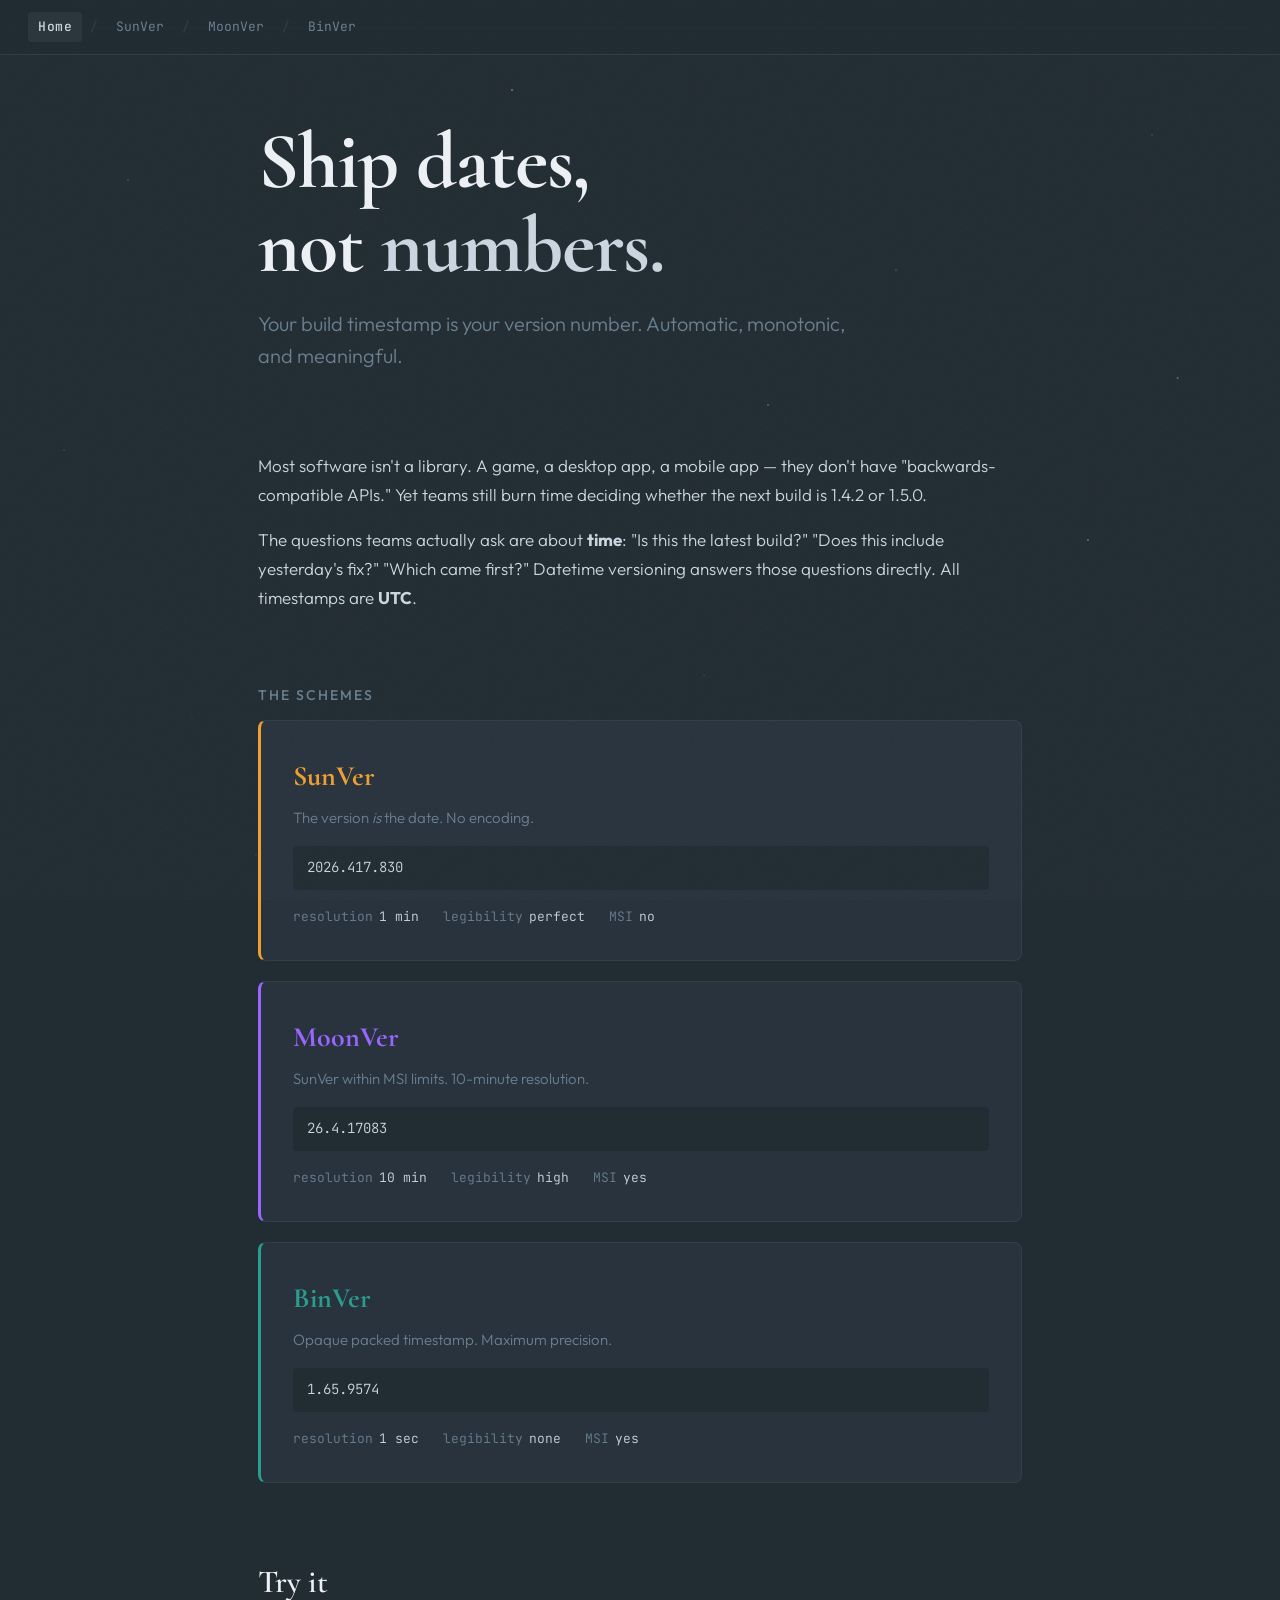
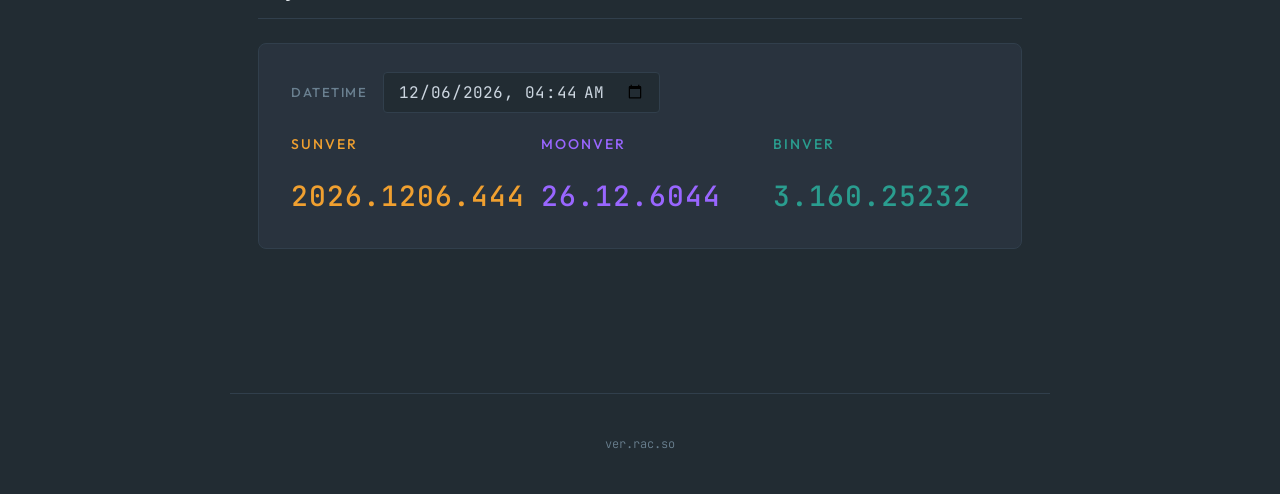
==== commit c4aea7c9: "Fix nav: remove LightVer, ver→Home, remove subtitles and decision tree" ====
--- a/index.html
+++ b/index.html
@@ -9,7 +9,7 @@
 <body>
 
 <nav>
-  <a href="index.html" class="home active">ver</a>
+  <a href="index.html" class="home active">Home</a>
   <span class="sep">/</span>
   <a href="sun.html">SunVer</a>
   <span class="sep">/</span>
@@ -20,7 +20,6 @@
 
 <main>
   <section class="hero">
-    <p class="subtitle">Datetime Versioning</p>
     <h1>Ship dates,<br>not <span class="accent">numbers.</span></h1>
     <p class="lead">
       Your build timestamp is your version number.
@@ -37,7 +36,7 @@
     <p>
       The questions teams actually ask are about <strong>time</strong>:
       "Is this the latest build?" "Does this include yesterday's fix?"
-      "Which came first?" Ver answers those questions directly.
+      "Which came first?" Datetime versioning answers those questions directly.
       All timestamps are <strong>UTC</strong>.
     </p>
   </section>
@@ -75,17 +74,6 @@
           <span><span class="label">MSI</span> <span class="value">yes</span></span>
         </div>
       </a>
-    </div>
-  </section>
-
-  <section>
-    <h2>How to choose</h2>
-    <div class="formula">
-      Need Windows MSI?<br>
-      &emsp;├─ No → <span class="highlight" style="color: var(--sun)">SunVer</span><br>
-      &emsp;└─ Yes → Need human-readable versions?<br>
-      &emsp;&emsp;&emsp;&emsp;├─ Yes → <span class="highlight" style="color: var(--moon)">MoonVer</span><br>
-      &emsp;&emsp;&emsp;&emsp;└─ No → <span class="highlight" style="color: var(--bin)">BinVer</span>
     </div>
   </section>
 
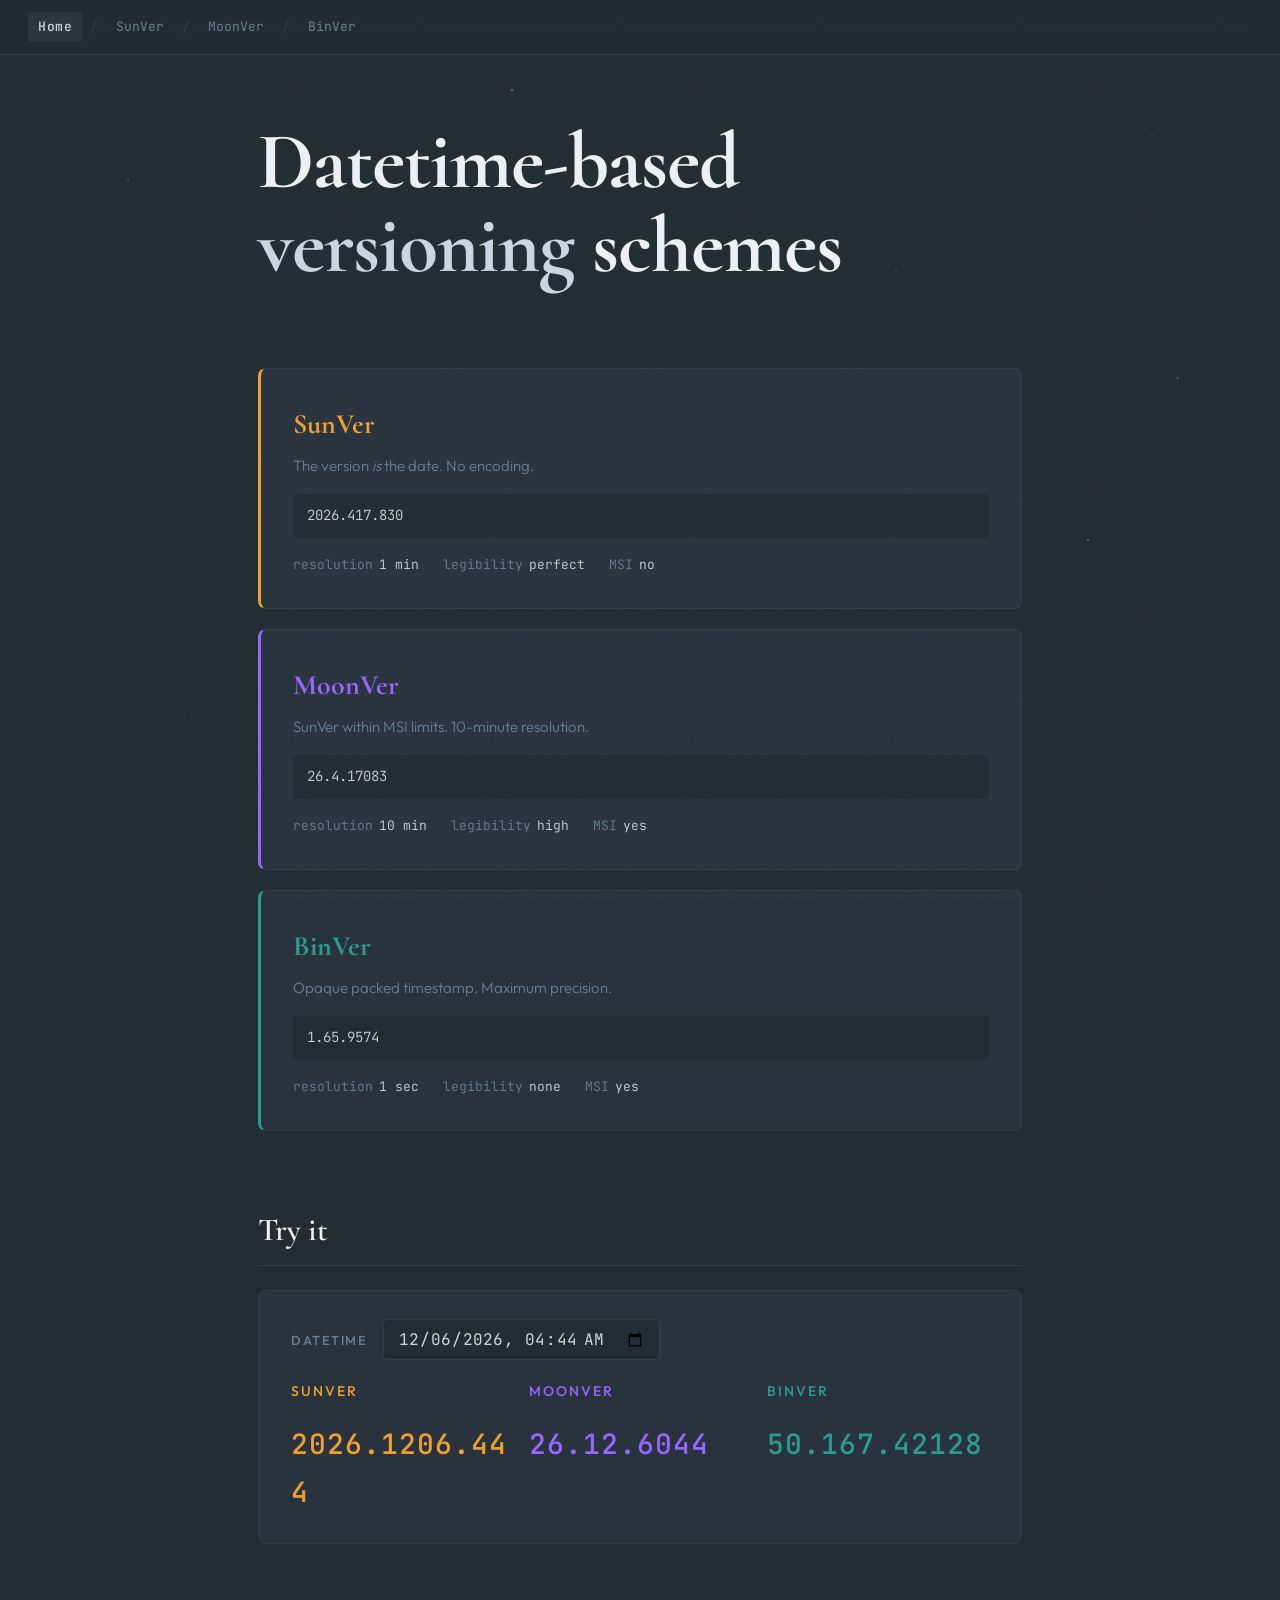
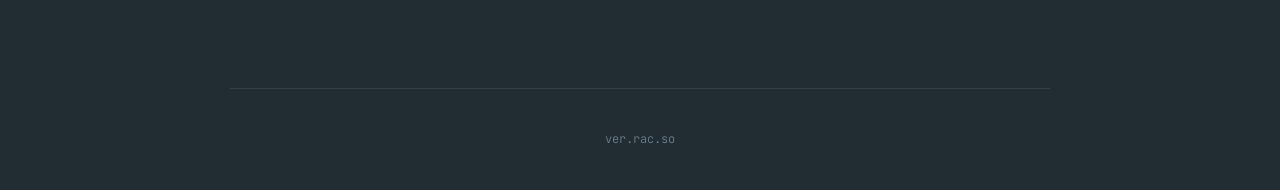
==== commit 51bece93: "Simplify all pages: minimal copy, BinVer epoch→2000, mobile-wrap converter results" ====
--- a/index.html
+++ b/index.html
@@ -3,7 +3,7 @@
 <head>
   <meta charset="UTF-8">
   <meta name="viewport" content="width=device-width, initial-scale=1.0">
-  <title>Ver — Datetime Versioning</title>
+  <title>Datetime-based versioning schemes</title>
   <link rel="stylesheet" href="style.css">
 </head>
 <body>
@@ -20,29 +20,10 @@
 
 <main>
   <section class="hero">
-    <h1>Ship dates,<br>not <span class="accent">numbers.</span></h1>
-    <p class="lead">
-      Your build timestamp is your version number.
-      Automatic, monotonic, and meaningful.
-    </p>
+    <h1>Datetime-based<br><span class="accent">versioning</span> schemes</h1>
   </section>
 
   <section>
-    <p>
-      Most software isn't a library. A game, a desktop app, a mobile app — they don't
-      have "backwards-compatible APIs." Yet teams still burn time deciding whether the
-      next build is 1.4.2 or 1.5.0.
-    </p>
-    <p>
-      The questions teams actually ask are about <strong>time</strong>:
-      "Is this the latest build?" "Does this include yesterday's fix?"
-      "Which came first?" Datetime versioning answers those questions directly.
-      All timestamps are <strong>UTC</strong>.
-    </p>
-  </section>
-
-  <section>
-    <h3>The schemes</h3>
     <div class="schemes">
       <a href="sun.html" class="scheme-card" data-scheme="sun">
         <div class="card-name">SunVer</div>
@@ -84,7 +65,7 @@
         <label for="dt-input">Datetime</label>
         <input type="datetime-local" id="dt-input">
       </div>
-      <div style="margin-top: 20px; display: grid; grid-template-columns: repeat(3, 1fr); gap: 16px;">
+      <div class="try-results">
         <div>
           <h3 style="color: var(--sun)">SunVer</h3>
           <div class="result" id="sun-result" style="color: var(--sun)">—</div>
@@ -105,7 +86,7 @@
 <footer>ver.rac.so</footer>
 
 <script>
-const EPOCH_BIN_MS = new Date(2025, 0, 1, 0, 0, 0).getTime();
+const EPOCH_BIN_MS = new Date(2000, 0, 1, 0, 0, 0).getTime();
 
 function toSunVer(dt) {
   return `${dt.getFullYear()}.${(dt.getMonth()+1)*100+dt.getDate()}.${dt.getHours()*100+dt.getMinutes()}`;
--- a/style.css
+++ b/style.css
@@ -394,6 +394,17 @@
   margin-top: 4px;
 }
 
+.try-results {
+  margin-top: 20px;
+  display: grid;
+  grid-template-columns: repeat(3, 1fr);
+  gap: 16px;
+}
+
+.try-results .result {
+  word-break: break-all;
+}
+
 /* ================================================================
    COMPARISON TABLE (index)
    ================================================================ */
@@ -481,4 +492,6 @@
   .constraint-box { grid-template-columns: 1fr; }
   nav { padding: 10px 16px; font-size: 12px; }
   .card-meta { flex-direction: column; gap: 8px; }
-}
+  .try-results { grid-template-columns: 1fr; }
+  .try-results .result { font-size: 20px; }
+}
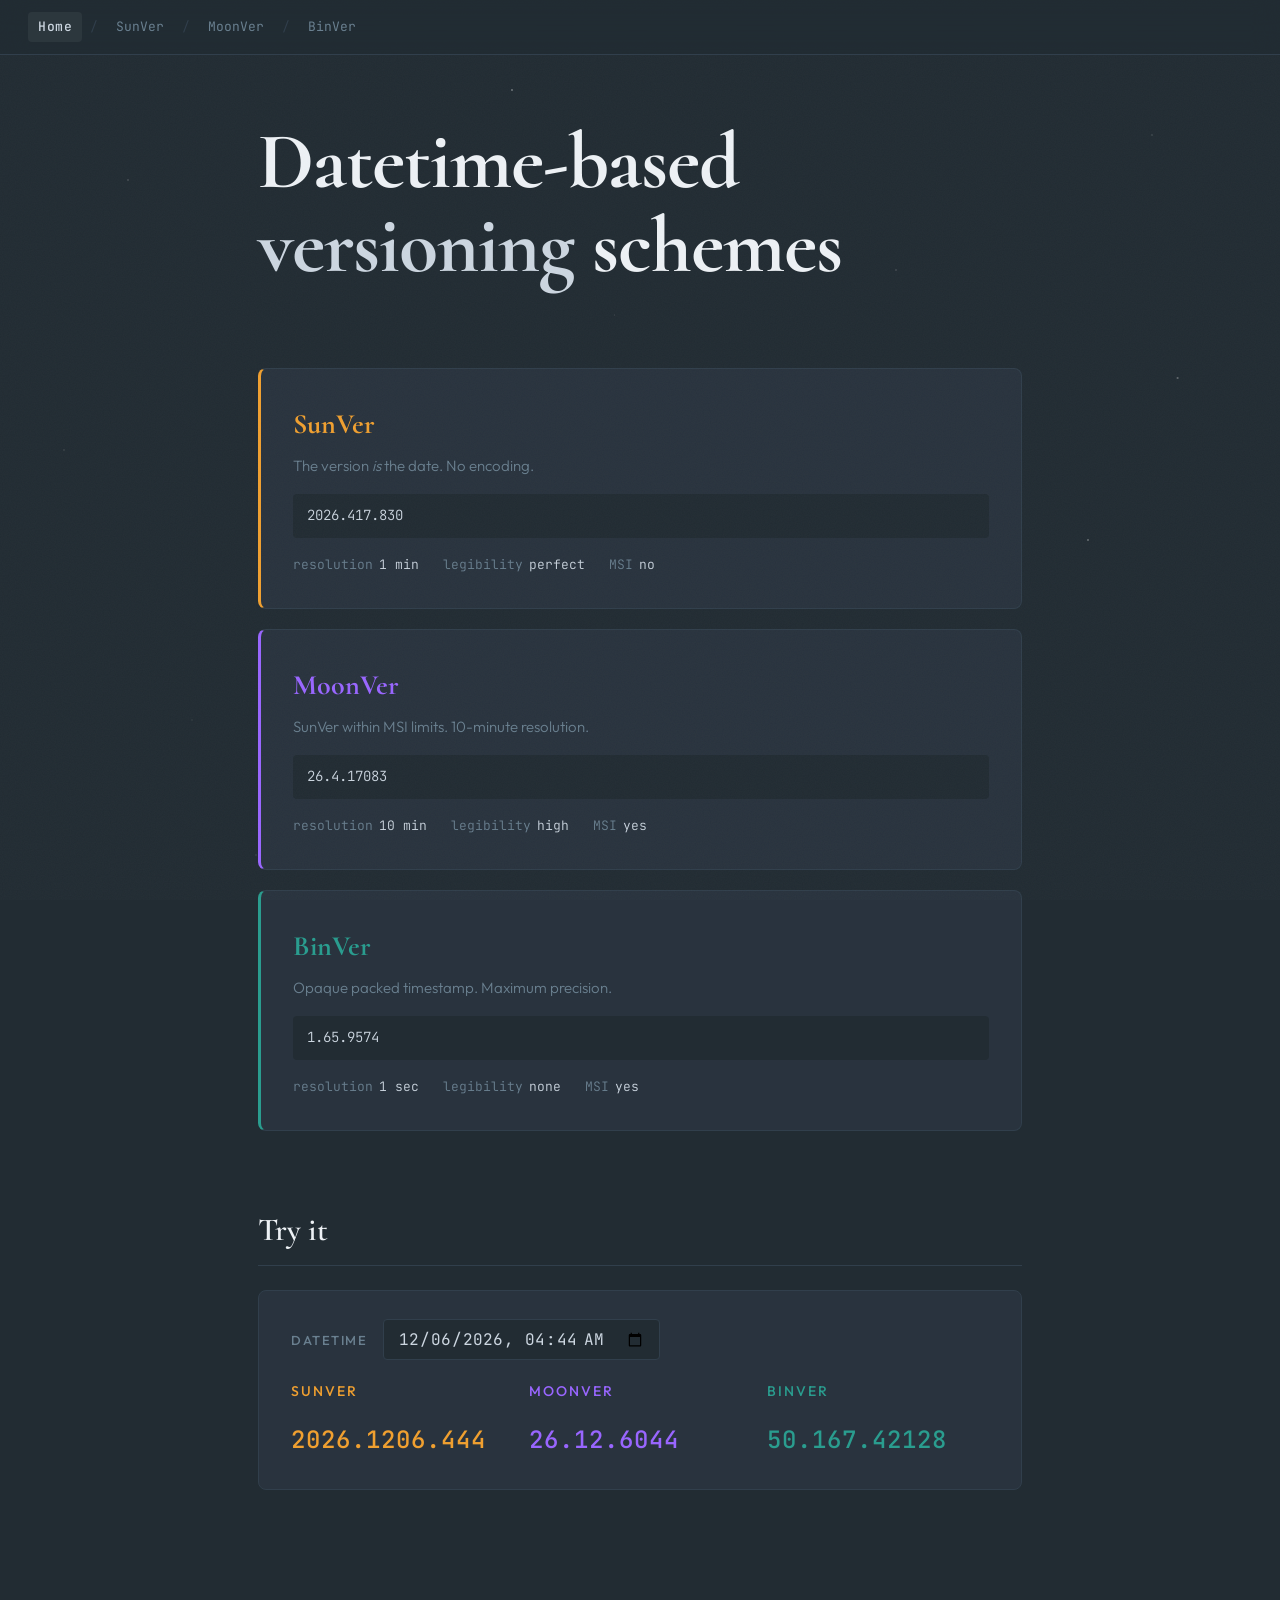
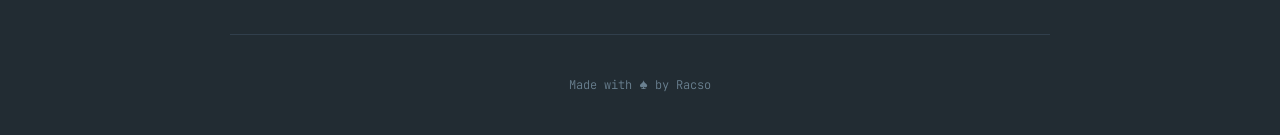
==== commit 75c77064: "Reduce converter font size, add Racso footer" ====
--- a/index.html
+++ b/index.html
@@ -83,7 +83,9 @@
   </section>
 </main>
 
-<footer>ver.rac.so</footer>
+<footer>
+  Made with <span style="font-size:1.2em;line-height:1">♠</span> by <a href="https://rac.so" target="_blank" rel="noopener">Racso</a>
+</footer>
 
 <script>
 const EPOCH_BIN_MS = new Date(2000, 0, 1, 0, 0, 0).getTime();
--- a/style.css
+++ b/style.css
@@ -380,7 +380,7 @@
 
 .converter .result {
   font-family: var(--font-mono);
-  font-size: 28px;
+  font-size: 24px;
   font-weight: 500;
   color: var(--accent);
   margin-top: 16px;
@@ -478,6 +478,16 @@
   border-top: 1px solid var(--n3);
   max-width: 820px;
   margin: 0 auto;
+}
+
+footer a {
+  color: var(--n4);
+  text-decoration: none;
+}
+
+footer a:hover {
+  color: var(--n5);
+  text-decoration: underline;
 }
 
 /* ================================================================
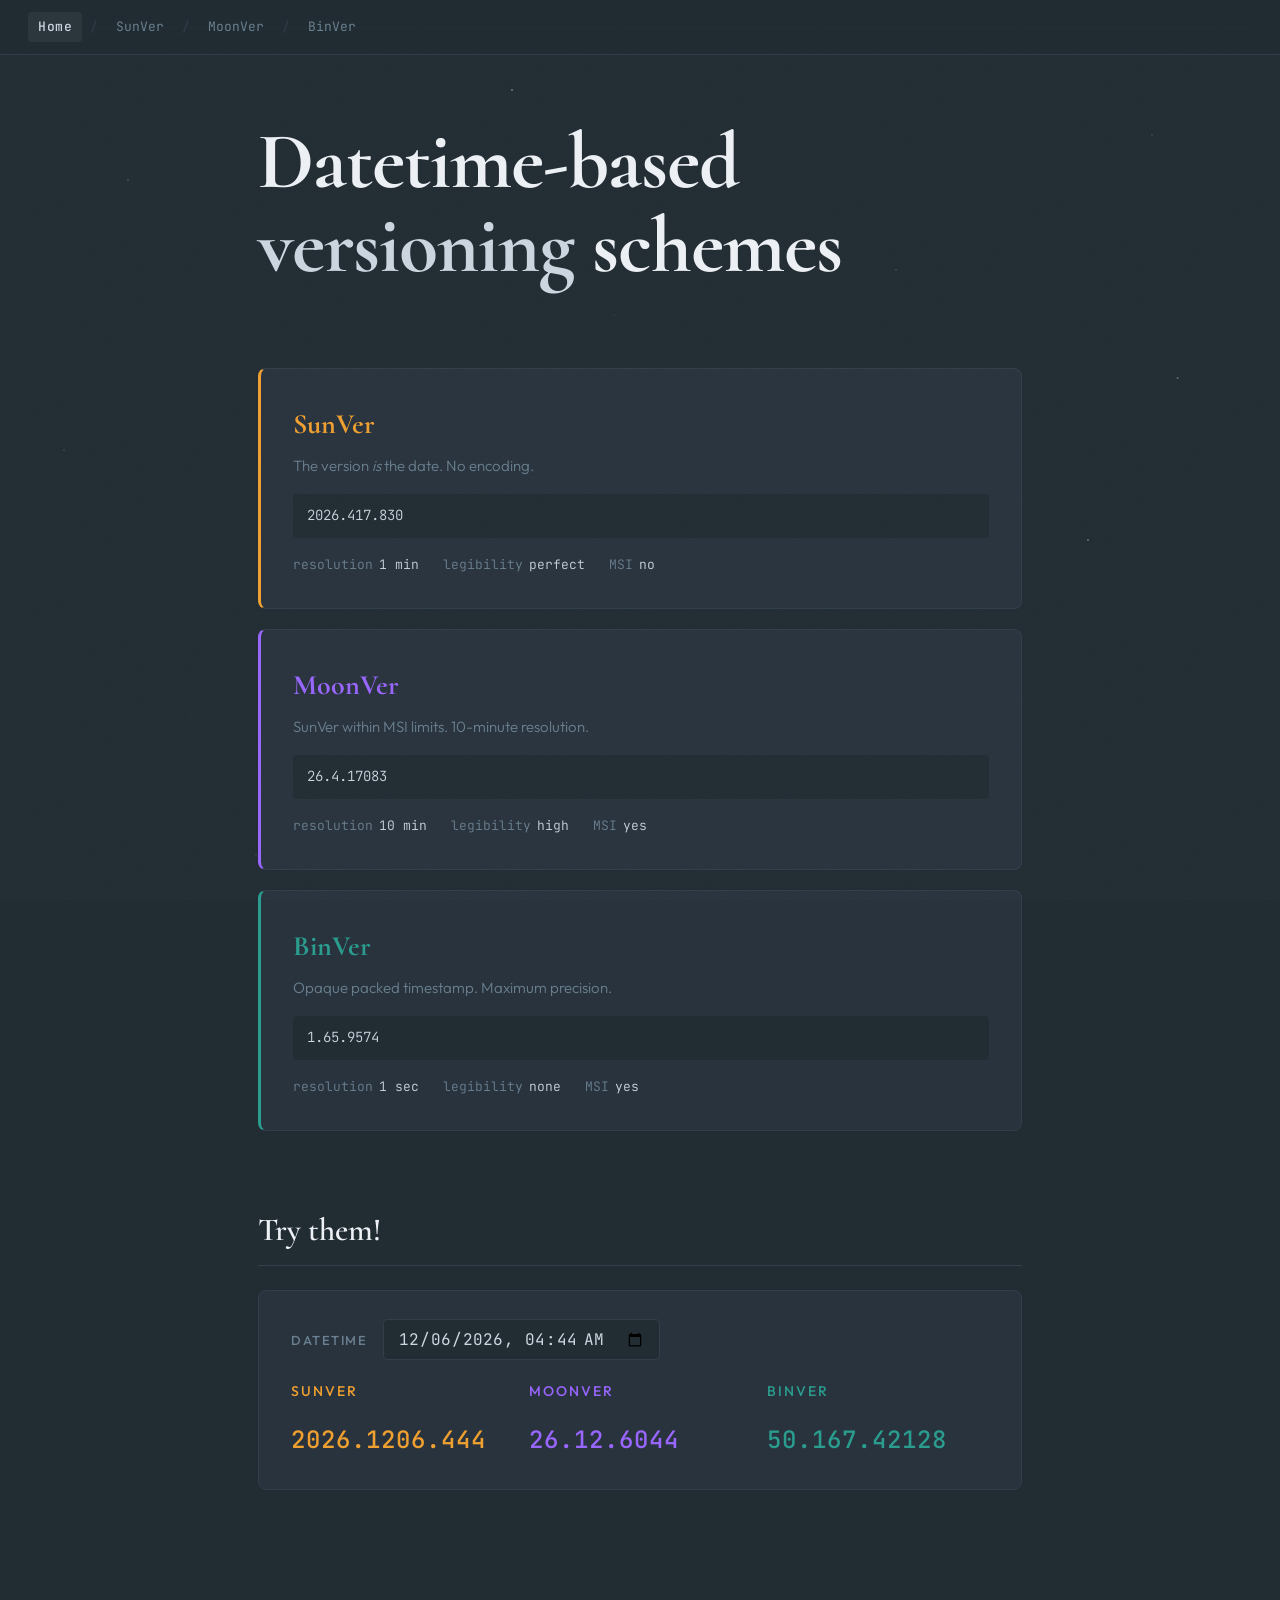
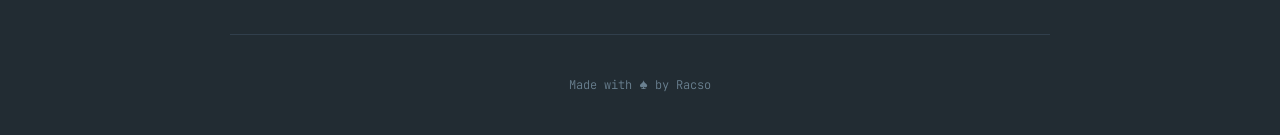
==== commit a0923f28: "change 'Try it' to 'Try them!'" ====
--- a/index.html
+++ b/index.html
@@ -59,7 +59,7 @@
   </section>
 
   <section>
-    <h2>Try it</h2>
+    <h2>Try them!</h2>
     <div class="converter">
       <div class="converter-row">
         <label for="dt-input">Datetime</label>
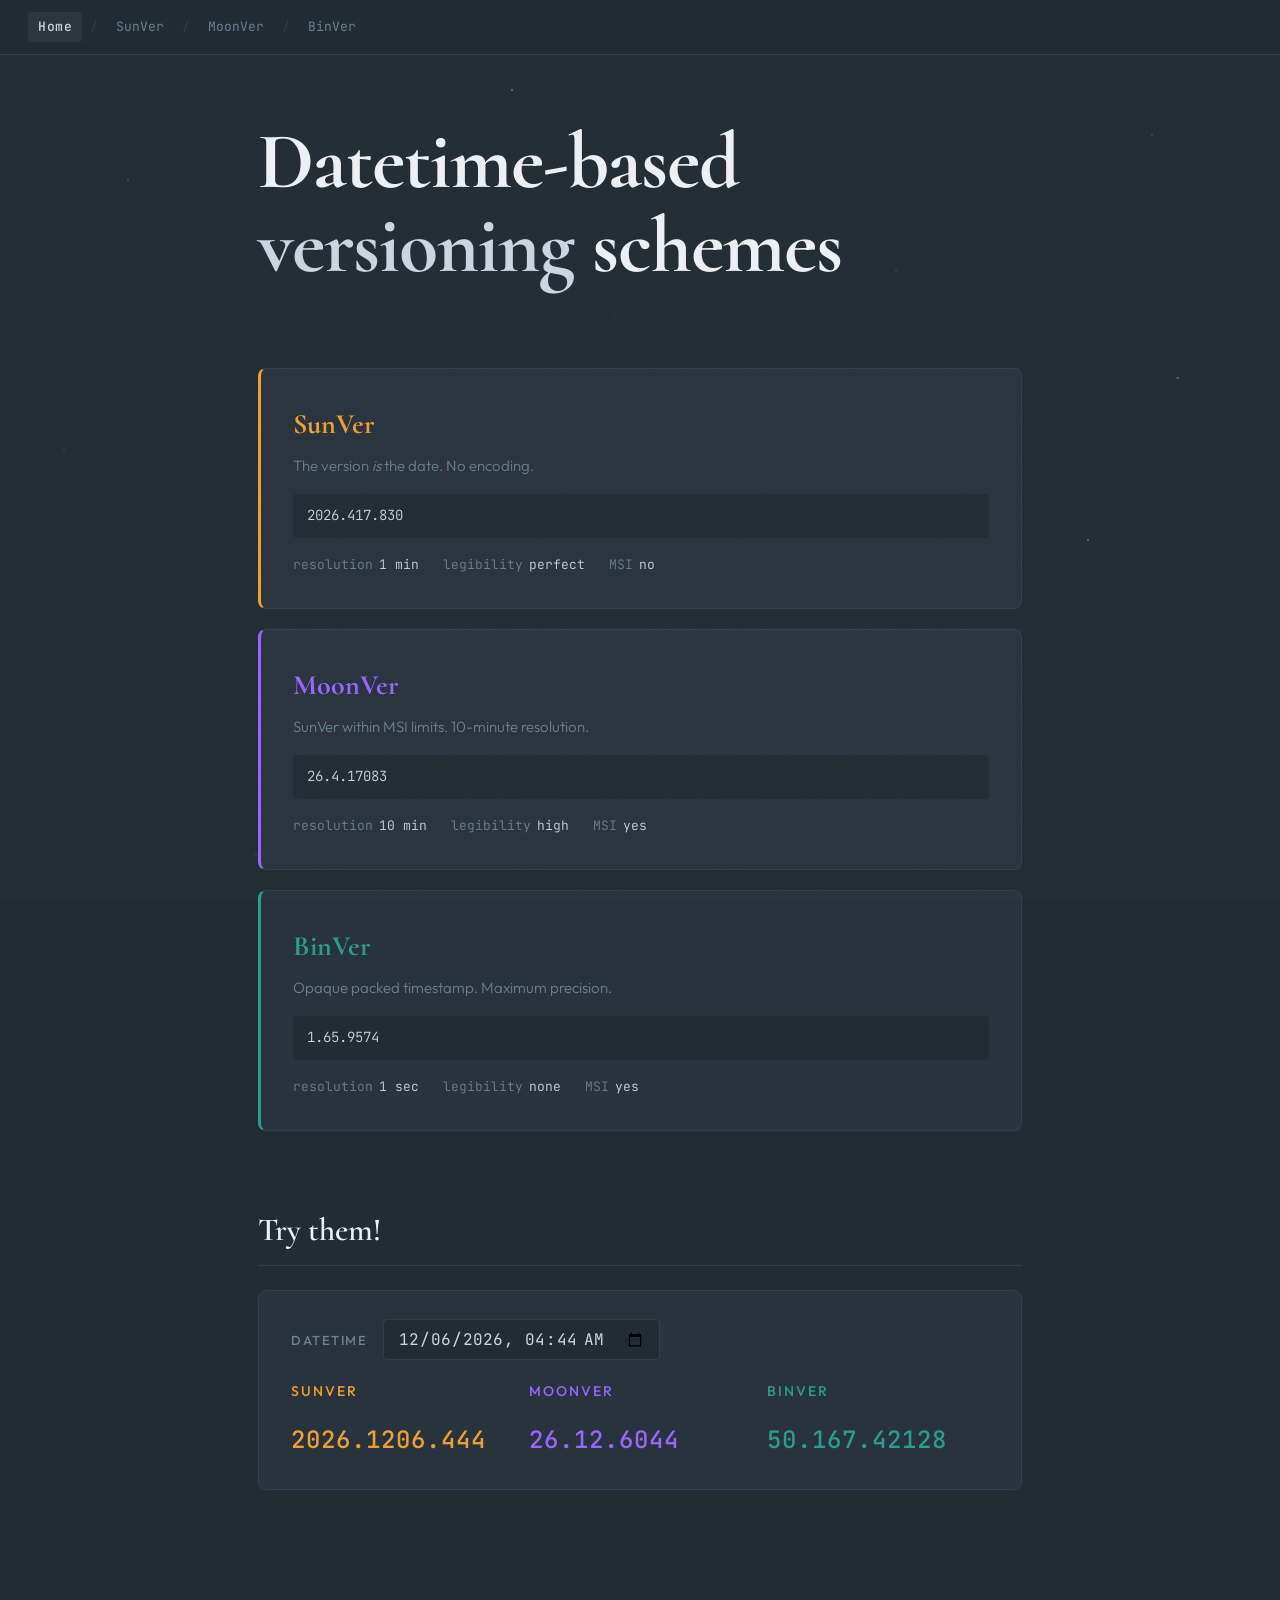
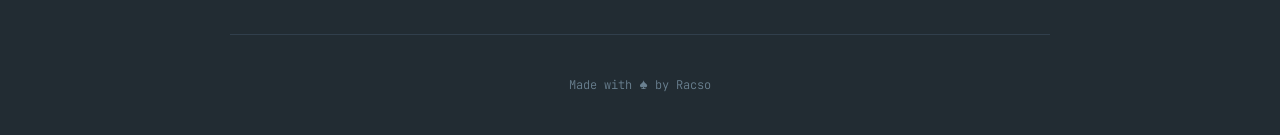
==== commit d8969a69: "remove .html from internal links (clean URLs via Caddy try_files) Co-Authored-By: Claude Opus 4.6 <n" ====
--- a/index.html
+++ b/index.html
@@ -9,13 +9,13 @@
 <body>
 
 <nav>
-  <a href="index.html" class="home active">Home</a>
+  <a href="/" class="home active">Home</a>
   <span class="sep">/</span>
-  <a href="sun.html">SunVer</a>
+  <a href="/sun">SunVer</a>
   <span class="sep">/</span>
-  <a href="moon.html">MoonVer</a>
+  <a href="/moon">MoonVer</a>
   <span class="sep">/</span>
-  <a href="bin.html">BinVer</a>
+  <a href="/bin">BinVer</a>
 </nav>
 
 <main>
@@ -25,7 +25,7 @@
 
   <section>
     <div class="schemes">
-      <a href="sun.html" class="scheme-card" data-scheme="sun">
+      <a href="/sun" class="scheme-card" data-scheme="sun">
         <div class="card-name">SunVer</div>
         <div class="card-tagline">The version <em>is</em> the date. No encoding.</div>
         <div class="card-spec">2026.417.830</div>
@@ -35,7 +35,7 @@
           <span><span class="label">MSI</span> <span class="value">no</span></span>
         </div>
       </a>
-      <a href="moon.html" class="scheme-card" data-scheme="moon">
+      <a href="/moon" class="scheme-card" data-scheme="moon">
         <div class="card-name">MoonVer</div>
         <div class="card-tagline">SunVer within MSI limits. 10-minute resolution.</div>
         <div class="card-spec">26.4.17083</div>
@@ -45,7 +45,7 @@
           <span><span class="label">MSI</span> <span class="value">yes</span></span>
         </div>
       </a>
-      <a href="bin.html" class="scheme-card" data-scheme="bin">
+      <a href="/bin" class="scheme-card" data-scheme="bin">
         <div class="card-name">BinVer</div>
         <div class="card-tagline">Opaque packed timestamp. Maximum precision.</div>
         <div class="card-spec">1.65.9574</div>
